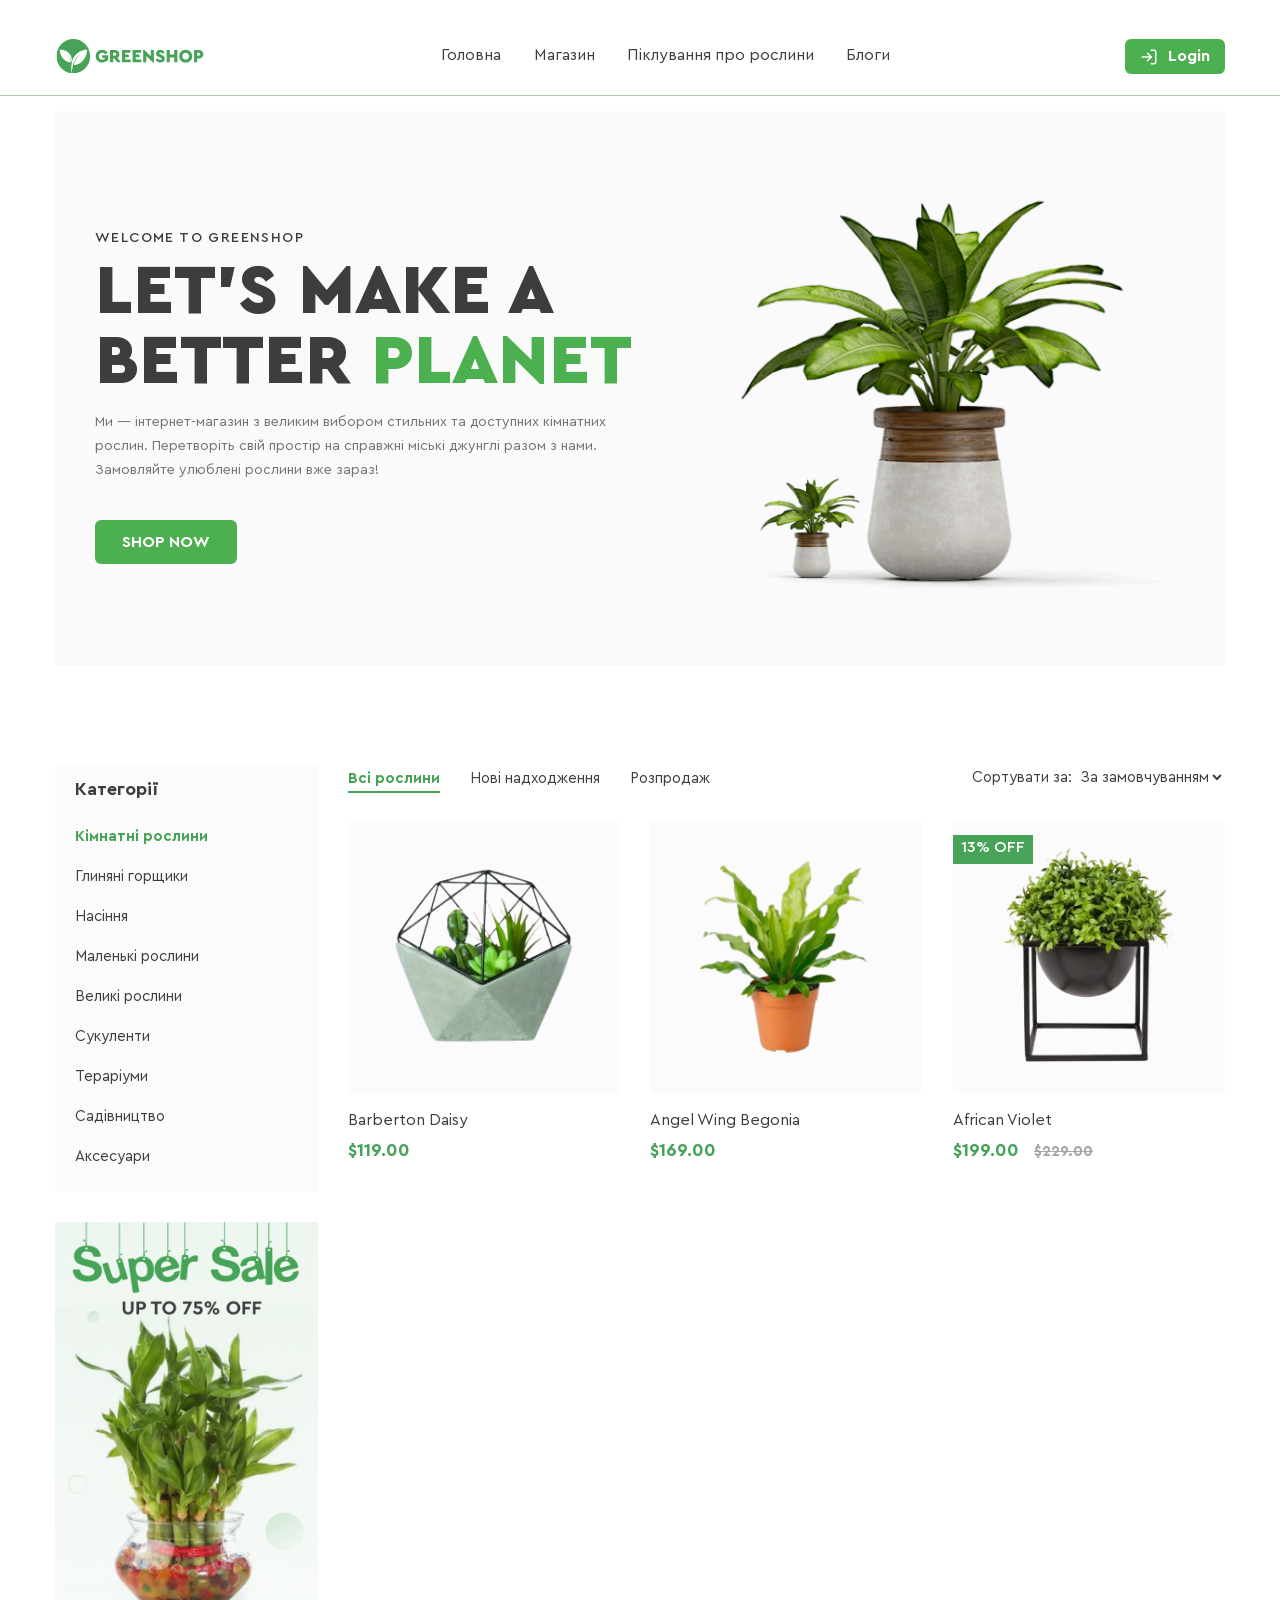
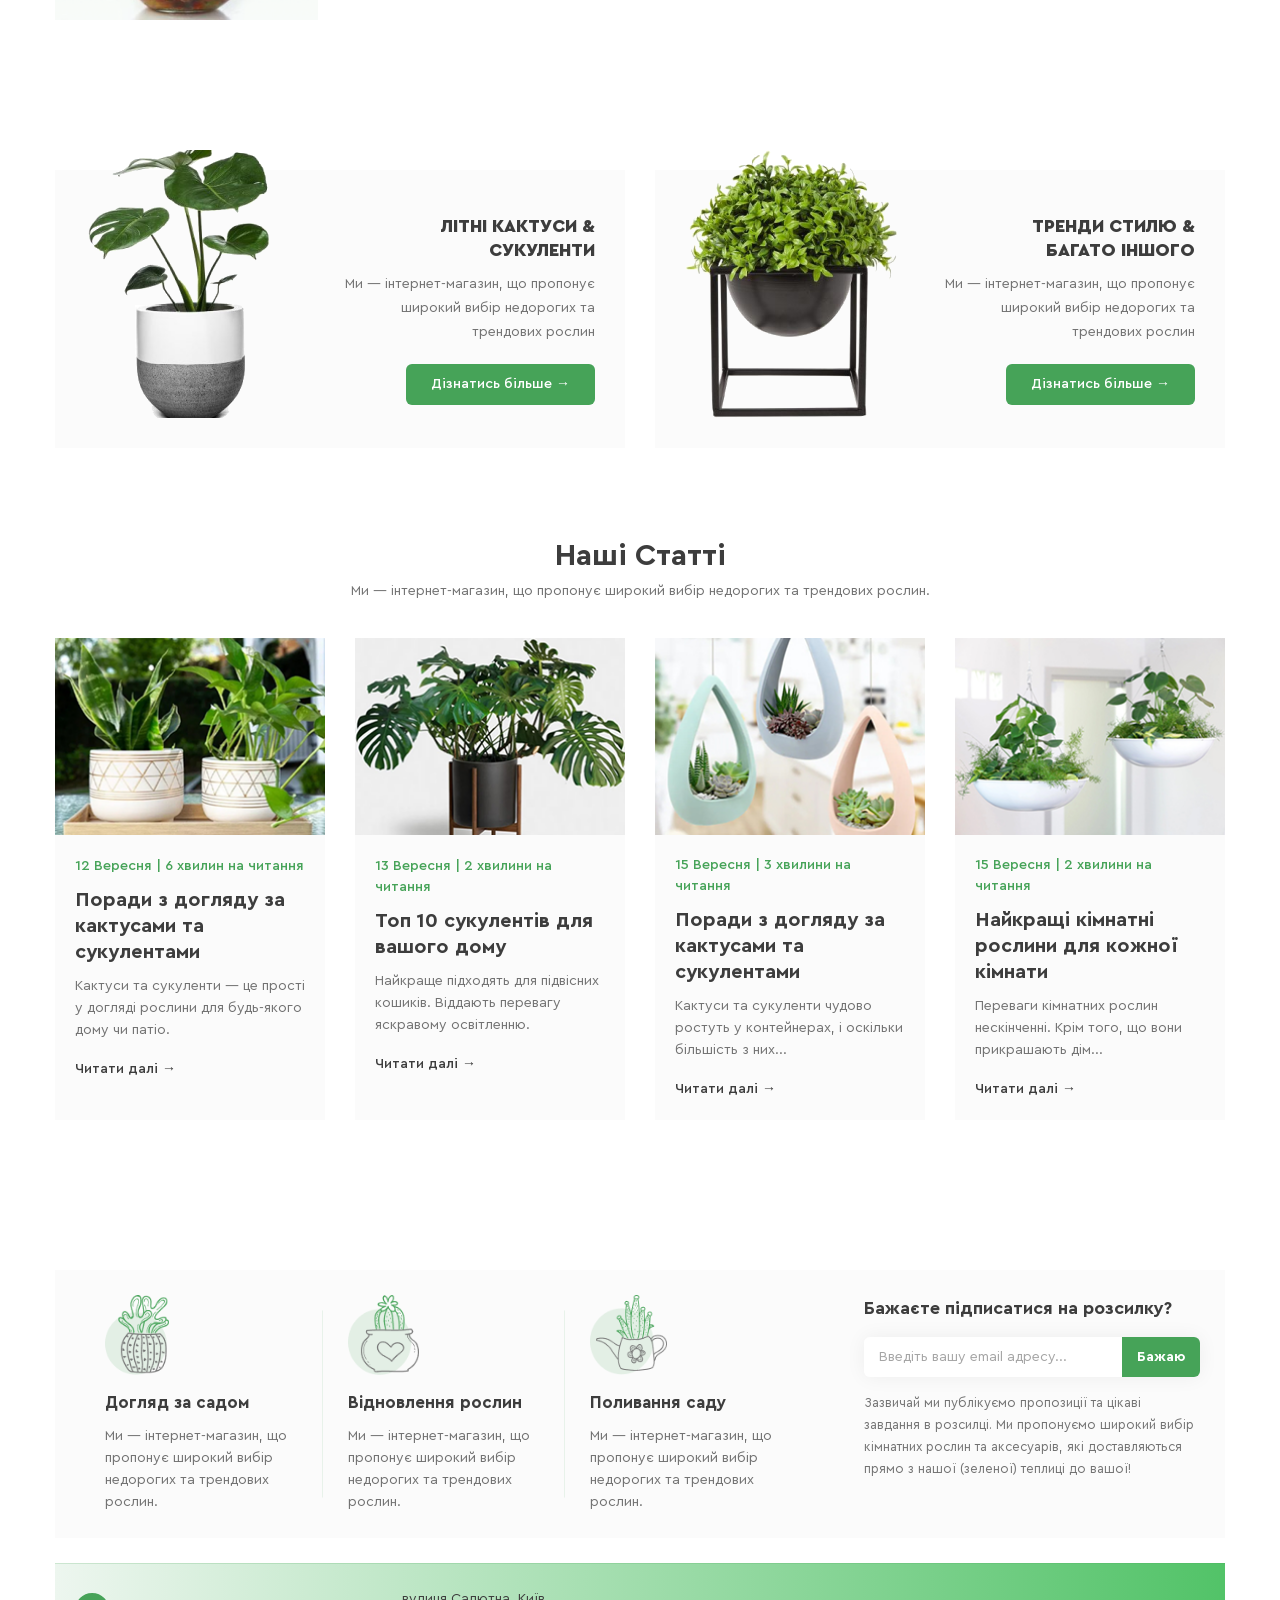
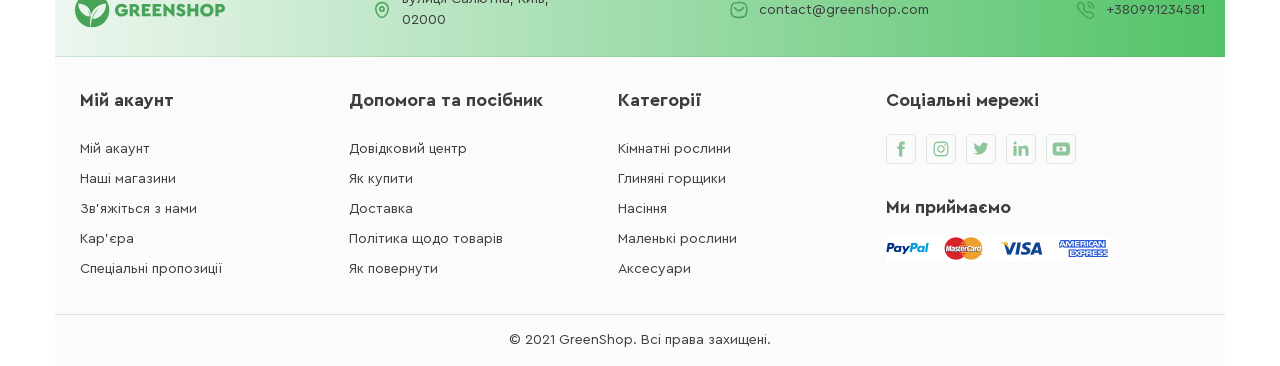
==== index.html @ c7b6baf1 "add footer with background, imgs and information" ====
<!doctype html>
<html lang="uk">
  <head>
    <meta charset="UTF-8" />
    <meta name="viewport" content="width=device-width, initial-scale=1.0" />
    <title>Головна - GREENSHOP</title>
    <link rel="icon" type="image/svg+xml" href="images/favicon.svg" />
    <link rel="stylesheet" href="css/reset.css" />
    <link rel="stylesheet" href="css/styles.css" />
  </head>
  <body class="home-page">
    <header class="header">
      <div class="container">
        <div class="header-logo">
          <a href="index.html" class="logo">
            <img
              src="images/Logo.svg"
              alt="Логотип GreenShop"
              class="logo-img"
            />
          </a>
        </div>

        <nav class="header-nav">
          <ul class="header-menu">
            <li>
              <a href="index.html" class="nav-link" data-text="Головна"
                >Головна</a
              >
            </li>
            <li>
              <a href="#shop-section" class="nav-link" data-text="Магазин"
                >Магазин</a
              >
            </li>
            <li class="nav-item-dropdown">
              <a
                href="plant-care.html"
                class="nav-link"
                data-text="Піклування про рослини"
                >Піклування про рослини</a
              >

              <ul class="dropdown-menu">
                <li><a href="#">Дренаж</a></li>
                <li><a href="#">Фунгіциди</a></li>
                <li><a href="#">Добрива</a></li>

                <li class="has-submenu">
                  <a href="#">Грунтування <span class="arrow-icon"></span></a>

                  <ul class="dropdown-submenu">
                    <li><a href="#">Універсальні</a></li>
                    <li><a href="#">Для фікусів</a></li>
                    <li><a href="#">Для кактусів</a></li>
                    <li><a href="#">Для цитрусових</a></li>
                    <li><a href="#">Для квітучих</a></li>
                    <li><a href="#">Для орхідей</a></li>
                  </ul>
                </li>
              </ul>
            </li>
            <li>
              <a href="#blog-section" class="nav-link" data-text="Блоги"
                >Блоги</a
              >
            </li>
          </ul>
        </nav>

        <div class="header-actions">
          <a href="login.html" class="btn-login-header">
            <svg
              width="18"
              height="18"
              viewBox="0 0 24 24"
              fill="none"
              stroke="currentColor"
              stroke-width="2"
              stroke-linecap="round"
              stroke-linejoin="round"
            >
              <path d="M15 3h4a2 2 0 0 1 2 2v14a2 2 0 0 1-2 2h-4"></path>
              <polyline points="10 17 15 12 10 7"></polyline>
              <line x1="15" y1="12" x2="3" y2="12"></line>
            </svg>
            Login
          </a>
        </div>
      </div>
    </header>

    <main>
      <section class="hero">
        <div class="container">
          <div class="hero-wrapper">
            <div class="hero-text-block">
              <p class="hero-subtitle">Welcome to GreenShop</p>
              <h1 class="hero-title">
                LET'S MAKE A BETTER <span class="text-green">PLANET</span>
              </h1>
              <p class="hero-desc">
                Ми — інтернет-магазин з великим вибором стильних та доступних
                кімнатних рослин. Перетворіть свій простір на справжні міські
                джунглі разом з нами. Замовляйте улюблені рослини вже зараз!
              </p>
              <a href="#shop-section" class="btn-primary">SHOP NOW</a>
            </div>

            <div class="hero-image-block">
              <img
                src="images/flower.png"
                alt="Рослина у горщику"
                class="hero-img-element"
              />
            </div>
          </div>
        </div>
      </section>

      <section id="shop-section" class="shop">
        <div class="container">
          <aside class="sidebar">
            <div class="categories-block">
              <h3 class="categories-title">Категорії</h3>
              <ul class="categories-list">
                <li>
                  <a href="#shop-section" class="category-link active"
                    >Кімнатні рослини</a
                  >
                </li>
                <li>
                  <a href="#shop-section" class="category-link"
                    >Глиняні горщики</a
                  >
                </li>
                <li>
                  <a href="#shop-section" class="category-link">Насіння</a>
                </li>
                <li>
                  <a href="#shop-section" class="category-link"
                    >Маленькі рослини</a
                  >
                </li>
                <li>
                  <a href="#shop-section" class="category-link"
                    >Великі рослини</a
                  >
                </li>
                <li>
                  <a href="#shop-section" class="category-link">Сукуленти</a>
                </li>
                <li>
                  <a href="#shop-section" class="category-link">Тераріуми</a>
                </li>
                <li>
                  <a href="#shop-section" class="category-link">Садівництво</a>
                </li>
                <li>
                  <a href="#shop-section" class="category-link">Аксесуари</a>
                </li>
              </ul>
            </div>

            <a href="#" class="sale-banner">
              <img
                src="images/super-sale-banner.png"
                alt="Super Sale 75% Off"
                class="banner-img"
              />
            </a>
          </aside>

          <div class="shop-content">
            <div class="shop-header">
              <ul class="shop-tabs">
                <li>
                  <a href="#shop-section" class="tab-link active"
                    >Всі рослини</a
                  >
                </li>
                <li>
                  <a href="#shop-section" class="tab-link">Нові надходження</a>
                </li>
                <li>
                  <a href="#shop-section" class="tab-link">Розпродаж</a>
                </li>
              </ul>

              <div class="shop-sort">
                <span class="sort-label">Сортувати за:</span>
                <select class="sort-select">
                  <option>За замовчуванням</option>
                  <option>За зростанням</option>
                  <option>За спаданням</option>
                </select>
              </div>
            </div>

            <div class="products-grid">
              <div class="product-card">
                <div class="product-image">
                  <img src="images/p1.png" alt="Barberton Daisy" />
                  <ul class="product-actions">
                    <li>
                      <a href="#shop-section" class="action-btn basket">
                        <span class="action-icon"></span>
                      </a>
                    </li>
                    <li>
                      <a href="#shop-section" class="action-btn favorite">
                        <span class="action-icon"></span>
                      </a>
                    </li>
                    <li>
                      <a href="#shop-section" class="action-btn search">
                        <span class="action-icon"></span>
                      </a>
                    </li>
                  </ul>
                </div>
                <h4 class="product-title">Barberton Daisy</h4>
                <p class="product-price">$119.00</p>
              </div>

              <div class="product-card">
                <div class="product-image">
                  <img src="images/p2.png" alt="Angel Wing Begonia" />
                  <ul class="product-actions">
                    <li>
                      <a href="#shop-section" class="action-btn basket">
                        <span class="action-icon"></span>
                      </a>
                    </li>
                    <li>
                      <a href="#shop-section" class="action-btn favorite">
                        <span class="action-icon"></span>
                      </a>
                    </li>
                    <li>
                      <a href="#shop-section" class="action-btn search">
                        <span class="action-icon"></span>
                      </a>
                    </li>
                  </ul>
                </div>
                <h4 class="product-title">Angel Wing Begonia</h4>
                <p class="product-price">$169.00</p>
              </div>

              <div class="product-card">
                <div class="product-image">
                  <span class="discount-badge">13% OFF</span>
                  <img src="images/p3.png" alt="African Violet" />
                  <ul class="product-actions">
                    <li>
                      <a href="#shop-section" class="action-btn basket">
                        <span class="action-icon"></span>
                      </a>
                    </li>
                    <li>
                      <a href="#shop-section" class="action-btn favorite">
                        <span class="action-icon"></span>
                      </a>
                    </li>
                    <li>
                      <a href="#shop-section" class="action-btn search">
                        <span class="action-icon"></span>
                      </a>
                    </li>
                  </ul>
                </div>
                <h4 class="product-title">African Violet</h4>
                <p class="product-price">
                  <span class="price-current">$199.00</span>
                  <span class="price-old">$229.00</span>
                </p>
              </div>
            </div>
          </div>
        </div>
      </section>

      <section class="promo-banners">
        <div class="container">
          <div class="promo-wrapper">
            <div class="promo-card">
              <div class="promo-image">
                <img src="images/img_plant1.png" alt="Сукуленти в гощику" />
              </div>
              <div class="promo-content">
                <h3 class="promo-title">Літні кактуси & сукуленти</h3>
                <p class="promo-desc">
                  Ми — інтернет-магазин, що пропонує широкий вибір недорогих та
                  трендових рослин
                </p>
                <a href="#" class="btn-find-more">Дізнатись більше &#8594;</a>
              </div>
            </div>
            <div class="promo-card">
              <div class="promo-image">
                <img src="images/img_plant2.png" alt="Рослини для інтер'єру" />
              </div>
              <div class="promo-content">
                <h3 class="promo-title">Тренди стилю & багато іншого</h3>
                <p class="promo-desc">
                  Ми — інтернет-магазин, що пропонує широкий вибір недорогих та
                  трендових рослин
                </p>
                <a href="#" class="btn-find-more">Дізнатись більше &#8594;</a>
              </div>
            </div>
          </div>
        </div>
      </section>

      <section id="blog-section" class="blog-section">
        <div class="container">
          <div class="blog-header">
            <h2 class="blog-title">Наші Статті</h2>
            <p class="blog-subtitle">
              Ми — інтернет-магазин, що пропонує широкий вибір недорогих та
              трендових рослин.
            </p>
          </div>

          <div class="blog-grid">
            <div class="blog-card">
              <img
                src="images/pick1.png"
                alt="Кактуси та сукуленти"
                class="blog-img"
              />
              <div class="blog-info">
                <div class="blog-meta">
                  <time datetime="09-12">12 Вересня</time> | 6 хвилин на читання
                </div>
                <h4 class="blog-card-title">
                  Поради з догляду за кактусами та сукулентами
                </h4>
                <p class="blog-card-desc">
                  Кактуси та сукуленти — це прості у догляді рослини для
                  будь-якого дому чи патіо.
                </p>
                <a href="#" class="blog-read-more">Читати далі &#8594;</a>
              </div>
            </div>

            <div class="blog-card">
              <img
                src="images/pick2.png"
                alt="Топ 10 сукулентів"
                class="blog-img"
              />
              <div class="blog-info">
                <div class="blog-meta">
                  <time datetime="09-13">13 Вересня</time> | 2 хвилини на
                  читання
                </div>
                <h4 class="blog-card-title">
                  Топ 10 сукулентів для вашого дому
                </h4>
                <p class="blog-card-desc">
                  Найкраще підходять для підвісних кошиків. Віддають перевагу
                  яскравому освітленню.
                </p>
                <a href="#" class="blog-read-more">Читати далі &#8594;</a>
              </div>
            </div>

            <div class="blog-card">
              <img
                src="images/pick3.png"
                alt="Догляд за сукулентами"
                class="blog-img"
              />
              <div class="blog-info">
                <div class="blog-meta">
                  <time datetime="09-15">15 Вересня</time> | 3 хвилини на
                  читання
                </div>
                <h4 class="blog-card-title">
                  Поради з догляду за кактусами та сукулентами
                </h4>
                <p class="blog-card-desc">
                  Кактуси та сукуленти чудово ростуть у контейнерах, і оскільки
                  більшість з них...
                </p>
                <a href="#" class="blog-read-more">Читати далі &#8594;</a>
              </div>
            </div>

            <div class="blog-card">
              <img
                src="images/pick4.png"
                alt="Кімнатні рослини"
                class="blog-img"
              />
              <div class="blog-info">
                <div class="blog-meta">
                  <time datetime="09-15">15 Вересня</time> | 2 хвилини на
                  читання
                </div>
                <h4 class="blog-card-title">
                  Найкращі кімнатні рослини для кожної кімнати
                </h4>
                <p class="blog-card-desc">
                  Переваги кімнатних рослин нескінченні. Крім того, що вони
                  прикрашають дім...
                </p>
                <a href="#" class="blog-read-more">Читати далі &#8594;</a>
              </div>
            </div>
          </div>
        </div>
      </section>
    </main>
    <footer class="footer">
      <div class="container">
        <div class="footer-top">
          <ul class="features-list">
            <li class="feature-item">
              <div class="feature-icon garden-care-icon"></div>
              <h4 class="feature-title">Догляд за садом</h4>
              <p class="feature-desc">
                Ми — інтернет-магазин, що пропонує широкий вибір недорогих та
                трендових рослин.
              </p>
            </li>

            <li class="feature-item">
              <div class="feature-icon plant-renovation-icon"></div>
              <h4 class="feature-title">Відновлення рослин</h4>
              <p class="feature-desc">
                Ми — інтернет-магазин, що пропонує широкий вибір недорогих та
                трендових рослин.
              </p>
            </li>

            <li class="feature-item">
              <div class="feature-icon watering-icon"></div>
              <h4 class="feature-title">Поливання саду</h4>
              <p class="feature-desc">
                Ми — інтернет-магазин, що пропонує широкий вибір недорогих та
                трендових рослин.
              </p>
            </li>
          </ul>

          <div class="newsletter-block">
            <h4 class="newsletter-title">Бажаєте підписатися на розсилку?</h4>
            <form class="newsletter-form">
              <input
                type="email"
                placeholder="Введіть вашу email адресу..."
                class="newsletter-input"
                required
              />
              <button type="submit" class="newsletter-btn btn-primary">
                Бажаю
              </button>
            </form>
            <p class="newsletter-desc">
              Зазвичай ми публікуємо пропозиції та цікаві завдання в розсилці.
              Ми пропонуємо широкий вибір кімнатних рослин та аксесуарів, які
              доставляються прямо з нашої (зеленої) теплиці до вашої!
            </p>
          </div>
        </div>

        <div class="footer-contacts">
          <ul class="contact-info-list">
            <li class="contact-item logo-item">
              <img src="images/Logo.svg" alt="Логотип GreenShop" />
            </li>
            <li class="contact-item">
              <img src="images/map.svg" alt="Адреса" class="contact-img" />
              <a
                href="https://maps.app.goo.gl/YkC5Bo7ca19jpdfeA"
                target="_blank"
                rel="noopener noreferrer"
                class="contact-link address-link"
                >вулиця Салютна, Київ, 02000</a
              >
            </li>
            <li class="contact-item">
              <img src="images/mail.svg" alt="Email" class="contact-img" />
              <a href="mailto:contact@greenshop.com" class="contact-link"
                >contact@greenshop.com</a
              >
            </li>
            <li class="contact-item">
              <img src="images/phone.svg" alt="Телефон" class="contact-img" />
              <a href="tel:+380991234581" class="contact-link">+380991234581</a>
            </li>
          </ul>
        </div>

        <div class="footer-nav">
          <div class="nav-column">
            <h4 class="nav-title">Мій акаунт</h4>
            <ul class="nav-list">
              <li><a href="#">Мій акаунт</a></li>
              <li><a href="#">Наші магазини</a></li>
              <li><a href="#">Зв'яжіться з нами</a></li>
              <li><a href="#">Кар'єра</a></li>
              <li><a href="#">Спеціальні пропозиції</a></li>
            </ul>
          </div>

          <div class="nav-column">
            <h4 class="nav-title">Допомога та посібник</h4>
            <ul class="nav-list">
              <li><a href="#">Довідковий центр</a></li>
              <li><a href="#">Як купити</a></li>
              <li><a href="#">Доставка</a></li>
              <li><a href="#">Політика щодо товарів</a></li>
              <li><a href="#">Як повернути</a></li>
            </ul>
          </div>

          <div class="nav-column">
            <h4 class="nav-title">Категорії</h4>
            <ul class="nav-list">
              <li><a href="#">Кімнатні рослини</a></li>
              <li><a href="#">Глиняні горщики</a></li>
              <li><a href="#">Насіння</a></li>
              <li><a href="#">Маленькі рослини</a></li>
              <li><a href="#">Аксесуари</a></li>
            </ul>
          </div>

          <div class="nav-column social-column">
            <h4 class="nav-title">Соціальні мережі</h4>
            <ul class="social-list">
              <li>
                <a href="#" class="social-link"
                  ><img
                    src="images/Facebook.svg"
                    alt="Facebook"
                    class="social-img"
                /></a>
              </li>
              <li>
                <a href="#" class="social-link"
                  ><img
                    src="images/Instagram.svg"
                    alt="Instagram"
                    class="social-img"
                /></a>
              </li>
              <li>
                <a href="#" class="social-link"
                  ><img
                    src="images/Twitter.svg"
                    alt="Twitter"
                    class="social-img"
                /></a>
              </li>
              <li>
                <a href="#" class="social-link"
                  ><img
                    src="images/Linkidin.svg"
                    alt="LinkedIn"
                    class="social-img"
                /></a>
              </li>
              <li>
                <a href="#" class="social-link"
                  ><img
                    src="images/Youtube.svg"
                    alt="YouTube"
                    class="social-img"
                /></a>
              </li>
            </ul>

            <h4 class="nav-title accept-title">Ми приймаємо</h4>
            <div class="payment-methods">
              <img
                src="images/visa.png"
                alt="Платіжні системи"
                class="payment-img"
              />
            </div>
          </div>
        </div>

        <div class="footer-copyright">
          <p>© 2021 GreenShop. Всі права захищені.</p>
        </div>
      </div>
    </footer>
  </body>
</html>
---- css/styles.css ----
@font-face {
  font-family: "Cera Pro";
  src:
    url("../fonts/CeraPro-Regular.woff2") format("woff2"),
    url("../fonts/CeraPro-Regular.woff") format("woff"),
    url("../fonts/CeraPro-Regular.ttf") format("truetype");
  font-weight: 400;
  font-style: normal;
}

@font-face {
  font-family: "Cera Pro";
  src:
    url("../fonts/CeraPro-Bold.woff2") format("woff2"),
    url("../fonts/CeraPro-Bold.woff") format("woff"),
    url("../fonts/CeraPro-Bold.ttf") format("truetype");
  font-weight: 700;
  font-style: normal;
}

@font-face {
  font-family: "Cera Pro";
  src:
    url("../fonts/CeraPro-Medium.woff2") format("woff2"),
    url("../fonts/CeraPro-Medium.woff") format("woff"),
    url("../fonts/CeraPro-Medium.ttf") format("truetype");
  font-weight: 500;
  font-style: normal;
}

@font-face {
  font-family: "Cera Pro";
  src:
    url("../fonts/CeraPro-Black.woff2") format("woff2"),
    url("../fonts/CeraPro-Black.woff") format("woff"),
    url("../fonts/CeraPro-Black.ttf") format("truetype");
  font-weight: 900;
  font-style: normal;
}

html {
  scroll-behavior: smooth;
}

body {
  margin: 0;
  font-family: "Cera Pro", "Arial", sans-serif;
  font-size: 16px;
  line-height: 1.5;
}

input,
button,
select {
  font-family: inherit;
}
.home-page {
  background-color: #ffffff;
}

.auth-page {
  background-color: #f4f4f4;
  padding: 40px;
}

.text-green {
  color: #4caf50;
}

.container {
  max-width: 1200px;
  margin: 0 auto;
  padding: 0 15px;
}

.header {
  border-bottom: 0.3px solid rgba(70, 163, 88, 0.5);
  padding-top: 18px;
}

.header .container {
  display: flex;
  align-items: center;
  justify-content: space-between;
}

.header-logo {
  width: 150px;
  text-align: left;
}

.header-nav {
  flex-grow: 1;
}

.header-menu {
  display: flex;
  align-items: center;
  justify-content: center;
  list-style: none;
  padding: 0;
  margin: 0;
}

.header-actions {
  width: 100px;
  text-align: right;
}

.logo {
  line-height: 1;
}

.logo-img {
  display: block;
  width: 150px;
  height: 34.3px;
}

.nav-link {
  padding: 25px 0;
  margin: 0 15px;
  color: rgba(61, 61, 61, 1);
  text-decoration: none;
  border-bottom: 3px solid transparent;
  transition: all 0.3s ease;
  display: inline-flex;
  flex-direction: column;
  align-items: center;
}

.nav-link::after {
  content: attr(data-text);
  font-weight: 700;
  height: 0;
  visibility: hidden;
  overflow: hidden;
  user-select: none;
  pointer-events: none;
}

.nav-link.active,
.nav-link:hover,
.nav-item-dropdown:hover .nav-link {
  color: rgba(61, 61, 61, 1);
  font-weight: 700;
  border-bottom-color: #4caf50;
}

.btn-login-header {
  display: inline-block;
  vertical-align: middle;
  background-color: #4caf50;
  color: white;
  text-decoration: none;
  width: 100px;
  height: 35px;
  padding: 0;
  line-height: 35px;
  text-align: center;
  border-radius: 6px;
  font-size: 16px;
  font-weight: bold;
  margin-bottom: 0;
  transition: background-color 0.3s ease;
}

.btn-login-header:hover {
  background-color: #3d8b4a;
}

.btn-login-header svg,
.btn-login-header .btn-text {
  display: inline-block;
  vertical-align: middle;
}

.btn-login-header svg {
  margin-right: 6px;
}

.hero {
  padding: 15px 0 60px 0;
}

.hero-wrapper {
  background-color: rgba(245, 245, 245, 0.5);
  padding: 60px 40px;
  border-radius: 2px;
  display: flex;
  align-items: center;
  justify-content: space-between;
}

.hero-text-block {
  width: 55%;
  padding-right: 40px;
}

.hero-image-block {
  width: 45%;
  text-align: right;
}

.hero-subtitle {
  font-size: 14px;
  font-weight: 500;
  color: rgba(61, 61, 61, 1);
  letter-spacing: 0.1em;
  text-transform: uppercase;
  margin-bottom: 7px;
}

.hero-title {
  font-size: 70px;
  line-height: 70px;
  color: #3d3d3d;
  font-weight: 900;
  margin-top: 0;
  margin-bottom: 5px;
  text-transform: uppercase;
}

.hero-desc {
  color: rgba(114, 114, 114, 1);
  font-size: 14px;
  line-height: 24px;
  margin-bottom: 38px;
  max-width: 557px;
}

.btn-primary {
  display: inline-block;
  background-color: #4caf50;
  color: white;
  text-decoration: none;
  padding: 10px 27px;
  border-radius: 6px;
  font-weight: 700;
  font-size: 16px;
  text-transform: uppercase;
  transition: background-color 0.3s ease;
}

.btn-primary:hover {
  background-color: #3d8b4a;
}

.hero-img-element {
  display: block;
}

.auth-container {
  background-color: white;
  max-width: 400px;
  margin: 0 auto;
  padding: 30px;
  border-radius: 8px;
  box-shadow: 0 4px 8px rgba(0, 0, 0, 0.1);
}

.close-btn-wrapper {
  text-align: right;
}

.close-btn {
  cursor: pointer;
  color: #4caf50;
  font-size: 18px;
  text-decoration: none;
}

.auth-title {
  text-align: center;
  margin-top: 0;
}

.auth-title.reset-title {
  color: #333;
}

.active-tab {
  color: #4caf50;
}

.tab-separator {
  color: #ccc;
  margin: 0 10px;
}

.auth-link {
  color: #555;
  text-decoration: none;
  font-weight: normal;
}

.auth-subtitle {
  text-align: center;
  color: #666;
  font-size: 14px;
  margin-bottom: 25px;
}

.form-input {
  width: 100%;
  padding: 12px;
  margin-bottom: 15px;
  border: 1px solid #ddd;
  border-radius: 4px;
}

.form-input.mb-20 {
  margin-bottom: 20px;
}

.password-wrapper {
  position: relative;
  margin-bottom: 15px;
}

.password-input {
  padding-right: 40px;
  margin-bottom: 0;
}

.password-toggle {
  position: absolute;
  right: 12px;
  top: 50%;
  transform: translateY(-50%);
  cursor: pointer;
  color: #999;
  user-select: none;
  font-size: 0;
}

.password-toggle svg {
  display: inline-block;
  vertical-align: middle;
}

.form-options {
  margin-bottom: 20px;
  font-size: 0;
}

.form-options > * {
  display: inline-block;
  vertical-align: middle;
  font-size: 13px;
}

.form-options .checkbox-label {
  width: 50%;
  text-align: left;
}

.form-options .link-green {
  width: 50%;
  text-align: right;
}

.form-options.left-align .checkbox-label {
  width: 100%;
  text-align: left;
}

.checkbox-label {
  cursor: pointer;
  color: #555;
}

.checkbox-input,
.checkbox-text {
  display: inline-block;
  vertical-align: middle;
}

.checkbox-input {
  margin-right: 8px;
  margin-top: -2px;
}

.link-green {
  color: #4caf50;
  text-decoration: none;
}

.submit-btn {
  background-color: #4caf50;
  color: white;
  width: 100%;
  padding: 14px;
  border: none;
  border-radius: 4px;
  cursor: pointer;
  font-size: 16px;
  font-weight: bold;
}

.submit-btn.mb-20 {
  margin-bottom: 20px;
}

.divider {
  text-align: center;
  color: #999;
  font-size: 12px;
  margin: 25px 0;
  position: relative;
}

.divider hr {
  border: none;
  border-top: 1px solid #eee;
  margin: 0;
  position: absolute;
  top: 50%;
  width: 100%;
  z-index: 1;
}

.divider span {
  background-color: white;
  padding: 0 10px;
  position: relative;
  z-index: 2;
}

.social-btn {
  width: 100%;
  padding: 12px;
  margin-bottom: 10px;
  border: 1px solid #ddd;
  background-color: white;
  border-radius: 4px;
  cursor: pointer;
  color: #555;
  font-size: 14px;
  text-align: center;
}

.social-btn svg,
.social-text {
  display: inline-block;
  vertical-align: middle;
}

.social-btn svg {
  margin-right: 8px;
}

.back-link-wrapper {
  text-align: center;
}

.back-link {
  color: #555;
  text-decoration: none;
  font-size: 14px;
}

.shop {
  padding: 40px 0 80px;
}

.shop .container {
  display: flex;
  justify-content: space-between;
}

.sidebar {
  width: 25%;
  padding-right: 30px;
}

.shop-content {
  width: 75%;
}

.categories-block {
  background-color: rgba(251, 251, 251, 1);
  padding: 15px 20px;
  margin-bottom: 30px;
}

.categories-title {
  font-size: 18px;
  line-height: 16px;
  color: rgba(61, 61, 61, 1);
  margin-top: 0;
  margin-bottom: 20px;
}

.categories-list {
  list-style: none;
  padding: 0;
  margin: 0;
}

.category-link {
  font-size: 15px;
  line-height: 40px;
  color: rgba(61, 61, 61, 1);
  text-decoration: none;
  display: block;
  transition:
    color 0.3s ease,
    font-weight 0.3s ease;
}

.category-link.active {
  font-weight: 700;
  color: rgba(70, 163, 88, 1);
}

.category-link:hover {
  color: rgba(70, 163, 88, 1);
}

.banner-img {
  display: block;
}

.sale-banner {
  display: block;
  text-align: center;
  margin-top: 30px;
  margin-bottom: 20px;
  transition: transform 0.3s ease;
}

.sale-banner:hover {
  transform: scale(1.03);
}

.shop-header {
  margin-bottom: 30px;
  display: flex;
  align-items: center;
  justify-content: space-between;
}

.shop-tabs {
  display: flex;
  align-items: center;
  gap: 30px;
  list-style: none;
  padding: 0;
  margin: 0;
}

.tab-link {
  font-size: 15px;
  color: rgba(61, 61, 61, 1);
  text-decoration: none;
  padding-bottom: 5px;
  transition: color 0.3s ease;
}

.tab-link.active {
  font-weight: 700;
  color: rgba(70, 163, 88, 1);
  border-bottom: 2px solid rgba(70, 163, 88, 1);
}

.tab-link:hover {
  color: rgba(70, 163, 88, 1);
}

.shop-sort {
  font-size: 15px;
  color: rgba(61, 61, 61, 1);
}

.sort-select {
  border: none;
  background: transparent;
  font-size: 15px;
  color: rgba(61, 61, 61, 1);
  cursor: pointer;
  outline: none;
}

.products-grid {
  display: flex;
  flex-wrap: wrap;
  gap: 40px 3.5%;
}

.product-card {
  width: 31%;
  background-color: #fff;
  position: relative;
  padding-bottom: 20px;
}

.product-card::before {
  content: "";
  position: absolute;
  top: 0;
  left: 0;
  width: 100%;
  height: 2px;
  background-color: rgba(70, 163, 88, 1);
  opacity: 0;
  transition: opacity 0.3s ease;
  z-index: 2;
}

.product-card:hover::before {
  opacity: 1;
}

.product-image {
  position: relative;
  background-color: rgba(251, 251, 251, 1);
  padding: 20px;
  border-radius: 4px;
}

.product-image img {
  width: 100%;
  display: block;
}

.product-title {
  font-weight: 400;
  font-size: 16px;
  color: #3d3d3d;
  margin: 15px 0 5px 0;
}

.product-price {
  font-weight: 700;
  font-size: 18px;
  color: rgba(70, 163, 88, 1);
  margin: 0;
}

.product-actions {
  position: absolute;
  bottom: 2px;
  left: 50%;
  transform: translateX(-50%);
  display: flex;
  gap: 10px;
  opacity: 0;
  transition: opacity 0.3s ease;
  z-index: 10;
  margin: 0;
  padding: 0;
  list-style: none;
}

.product-card:hover .product-actions {
  opacity: 1;
}

.action-btn {
  width: 35px;
  height: 35px;
  background-color: transparent;
  border-radius: 4px;
  display: flex;
  align-items: center;
  justify-content: center;
  text-decoration: none;
  transition: background-color 0.3s ease;
}

.action-icon {
  width: 20px;
  height: 20px;
  background-color: rgba(61, 61, 61, 1);
  -webkit-mask-size: contain;
  -webkit-mask-repeat: no-repeat;
  -webkit-mask-position: center;
  mask-size: contain;
  mask-repeat: no-repeat;
  mask-position: center;
  transition: background-color 0.3s ease;
}

.basket .action-icon {
  -webkit-mask-image: url("../images/shopbasket.png");
  mask-image: url("../images/shopbasket.png");
}

.favorite .action-icon {
  -webkit-mask-image: url("../images/favorite.png");
  mask-image: url("../images/favorite.png");
}

.search .action-icon {
  -webkit-mask-image: url("../images/search.png");
  mask-image: url("../images/search.png");
}

.action-btn:hover .action-icon {
  background-color: rgba(70, 163, 88, 1);
}

.price-current {
  color: rgba(70, 163, 88, 1);
}

.price-old {
  color: #a5a5a5;
  text-decoration: line-through;
  font-size: 15px;
  margin-left: 10px;
}

.discount-badge {
  position: absolute;
  min-width: 80px;
  width: auto;
  padding: 0 8px;
  height: 29px;
  top: 14px;
  left: 0;
  background-color: rgba(70, 163, 88, 1);
  color: #fff;
  font-weight: 500;
  text-align: center;
  z-index: 5;
}

.promo-banners {
  padding: 50px 0;
}

.promo-wrapper {
  display: flex;
  gap: 30px;
  justify-content: space-between;
}

.promo-card {
  display: flex;
  align-items: center;
  background-color: rgba(251, 251, 251, 1);
  width: 50%;
  padding: 30px;
}

.promo-image {
  width: 45%;
}

.promo-image img {
  display: block;
  margin-top: -50px;
}

.promo-content {
  width: 55%;
  text-align: right;
  padding-left: 20px;
}

.promo-title {
  font-weight: 900;
  font-size: 18px;
  line-height: 24px;
  text-transform: uppercase;
  color: rgba(61, 61, 61, 1);
  margin: 0 0 10px 0;
  max-width: 170px;
  margin-left: auto;
}

.promo-desc {
  font-size: 14px;
  line-height: 24px;
  color: rgba(114, 114, 114, 1);
  margin: 0 0 20px 0;
}

.btn-find-more {
  display: inline-block;
  background-color: rgba(70, 163, 88, 1);
  color: #fff;
  text-decoration: none;
  padding: 10px 25px;
  border-radius: 6px;
  font-weight: 500;
  font-size: 14px;
  transition: background-color 0.3s ease;
}

.btn-find-more:hover {
  background-color: #3d8b4a;
}

.blog-section {
  padding: 50px 0 100px;
}

.blog-header {
  text-align: center;
  margin-bottom: 35px;
}

.blog-title {
  font-size: 30px;
  line-height: 16px;
  color: rgba(61, 61, 61, 1);
  margin: 0 0 15px 0;
}

.blog-subtitle {
  font-size: 14px;
  line-height: 24px;
  color: rgba(114, 114, 114, 1);
  margin: 0;
}

.blog-grid {
  display: flex;
  gap: 30px;
  justify-content: space-between;
}

.blog-card {
  width: calc((100% - 90px) / 4);
  background-color: rgba(251, 251, 251, 1);
  transition: transform 0.3s ease;
}

.blog-card:hover {
  transform: translateY(-5px);
}

.blog-img {
  width: 100%;
  display: block;
}

.blog-info {
  padding: 20px;
}

.blog-meta {
  font-weight: 500;
  font-size: 14px;
  color: rgba(70, 163, 88, 1);
  margin-bottom: 10px;
}

.blog-card-title {
  font-size: 20px;
  line-height: 26px;
  color: rgba(61, 61, 61, 1);
  margin: 0 0 10px 0;
}

.blog-card-desc {
  font-size: 14px;
  line-height: 22px;
  color: rgba(114, 114, 114, 1);
  margin: 0 0 15px 0;
}

.blog-read-more {
  display: inline-block;
  font-weight: 500;
  font-size: 14px;
  line-height: 16px;
  color: rgba(61, 61, 61, 1);
  text-decoration: none;
  transition: color 0.3s ease;
}

.blog-read-more:hover {
  color: rgba(70, 163, 88, 1);
}

.nav-item-dropdown {
  position: relative;
  display: inline-block;
}

.dropdown-menu {
  display: none;
  position: absolute;
  top: calc(100% + 15.6px);
  left: 50%;
  transform: translateX(-50%);
  width: 192px;
  background-color: rgba(237, 246, 238, 1);
  list-style: none;
  padding: 0;
  margin: 0;
  z-index: 100;
}

.dropdown-menu::before {
  content: "";
  position: absolute;
  top: -15.6px;
  left: 0;
  width: 100%;
  height: 15.6px;
  background-color: transparent;
}

.nav-item-dropdown:hover .dropdown-menu {
  display: block;
}

.dropdown-menu a {
  display: flex;
  align-items: center;
  justify-content: space-between;
  height: 35px;
  padding: 0 15px;
  text-decoration: none;
  line-height: 1;
  color: rgba(61, 61, 61, 1);
  transition:
    background-color 0.4s ease-in-out,
    color 0.4s ease-in-out;
}
.dropdown-menu li:hover > a {
  background-color: rgba(26, 113, 42, 1);
  color: #ffffff;
}

.dropdown-submenu {
  display: none;
  position: absolute;
  top: 0;
  left: calc(100% + 2px);
  width: 178px;
  background-color: rgba(237, 246, 238, 1);
  list-style: none;
  padding: 0;
  margin: 0;
}

.dropdown-submenu::before {
  content: "";
  position: absolute;
  top: 0;
  left: -2px;
  width: 2px;
  height: 100%;
  background-color: transparent;
}

.has-submenu:hover .dropdown-submenu {
  display: block;
}

.arrow-icon {
  position: relative;
  width: 10px;
  height: 10px;
}

.arrow-icon::before {
  content: "";
  position: absolute;
  top: 0;
  left: 0;
  width: 100%;
  height: 100%;
  background-image: url("../images/arrow.svg");
  background-repeat: no-repeat;
  background-position: center;
  background-size: contain;
  opacity: 1;
  transition: opacity 0.4s ease-in-out;
}

.arrow-icon::after {
  content: "";
  position: absolute;
  top: 0;
  left: 0;
  width: 100%;
  height: 100%;
  background-image: url("../images/arrowwhite.svg");
  background-repeat: no-repeat;
  background-position: center;
  background-size: contain;
  opacity: 0;
  transition: opacity 0.4s ease-in-out;
}

.has-submenu:hover > a .arrow-icon::before {
  opacity: 0;
}

.has-submenu:hover > a .arrow-icon::after {
  opacity: 1;
}

.footer {
  background-color: #ffffff;
  padding-top: 50px;
}

.footer-top {
  display: flex;
  justify-content: space-between;
  background-color: rgba(251, 251, 251, 1);
  padding: 25px;
  margin-bottom: 25px;
}

.features-list {
  display: flex;
  width: 65%;
  list-style: none;
  padding: 0;
  margin: 0;
}

.feature-item {
  width: 33.33%;
  padding: 0 25px;
  position: relative;
}

.feature-item:not(:last-child)::after {
  content: "";
  position: absolute;
  right: 0;
  top: 50%;
  transform: translateY(-50%);
  width: 1px;
  height: 187px;
  background-color: rgba(70, 163, 88, 0.1);
}

.feature-icon {
  width: 80px;
  height: 80px;
  margin-bottom: 15px;
  background-repeat: no-repeat;
  background-position: left center;
  background-size: contain;
}

.garden-care-icon {
  background-image: url("../images/gorsh.png");
}

.plant-renovation-icon {
  background-image: url("../images/cact.png");
}

.watering-icon {
  background-image: url("../images/leika.png");
}

.feature-title {
  font-size: 17px;
  color: #3d3d3d;
  margin: 0 0 10px 0;
}

.feature-desc {
  font-size: 14px;
  color: #727272;
  line-height: 22px;
  margin: 0;
}

.newsletter-block {
  width: 30%;
}

.newsletter-title {
  font-size: 18px;
  color: #3d3d3d;
  margin: 0 0 15px 0;
}

.newsletter-form {
  display: flex;
  margin-bottom: 15px;
  box-shadow: 0px 0px 20px rgba(0, 0, 0, 0.06);
  border-radius: 6px;
}

.newsletter-input {
  flex: 1;
  padding: 12px 15px;
  border: none;
  background-color: #ffffff;
  border-radius: 6px 0 0 6px;
  outline: none;
  font-size: 14px;
}

.newsletter-input::placeholder {
  color: #a5a5a5;
}

.newsletter-btn {
  padding: 0 15px;
  font-size: 14px;
  font-weight: 700;
  border-radius: 0 6px 6px 0;
  border: none;
  cursor: pointer;
  background-color: rgba(70, 163, 88, 1);
  color: #ffffff;
  transition: background-color 0.3s ease;
  text-transform: none;
}

.newsletter-btn:hover {
  background-color: rgba(58, 136, 73, 1);
}

.newsletter-desc {
  font-size: 13px;
  color: #727272;
  line-height: 22px;
  margin: 0;
}

.footer-contacts {
  background: linear-gradient(
    90deg,
    rgba(237, 246, 239, 1) 0%,
    rgba(82, 195, 104, 1) 100%
  );
  padding: 25px 20px;
  border-top: 1px solid rgba(70, 163, 88, 0.2);
  border-bottom: 1px solid rgba(70, 163, 88, 0.2);
}

.contact-info-list {
  display: flex;
  align-items: center;
  justify-content: space-between;
  list-style: none;
  padding: 0;
  margin: 0;
}

.contact-item {
  display: flex;
  align-items: center;
  gap: 10px;
}

.logo-item {
  width: 150px;
}

.contact-img {
  display: block;
}

.contact-link {
  font-size: 14px;
  color: #3d3d3d;
  text-decoration: none;
  line-height: 1.5;
  transition: color 0.3s ease;
}

.address-link {
  max-width: 180px;
  display: inline-block;
}

.contact-link:hover {
  color: #ffffff;
}

.footer-nav {
  display: flex;
  justify-content: space-between;
  padding: 30px 25px;
  background-color: rgba(251, 251, 251, 1);
  border-bottom: 1px solid rgba(70, 163, 88, 0.2);
}

.nav-column {
  width: 22%;
}

.nav-title {
  font-size: 18px;
  font-weight: 700;
  color: #3d3d3d;
  margin: 0 0 20px 0;
}

.nav-list {
  list-style: none;
  padding: 0;
  margin: 0;
}

.nav-list a {
  font-size: 14px;
  color: #3d3d3d;
  text-decoration: none;
  line-height: 30px;
  transition: color 0.3s ease;
}

.nav-list a:hover {
  color: rgba(70, 163, 88, 1);
}

.social-column {
  width: 28%;
}

.social-list {
  display: flex;
  gap: 10px;
  list-style: none;
  padding: 0;
  margin: 0 0 30px 0;
}

.social-link {
  display: block;
  transition:
    opacity 0.3s ease,
    transform 0.3s ease;
}

.social-link:hover {
  opacity: 0.7;
  transform: translateY(-2px);
}

.social-img {
  display: block;
  width: 30px;
  height: 30px;
}

.accept-title {
  margin-bottom: 15px;
}

.payment-img {
  max-width: 100%;
  display: block;
}

.footer-copyright {
  background-color: rgba(251, 251, 251, 1);
  text-align: center;
  padding: 15px 0;
}

.footer-copyright p {
  margin: 0;
  font-size: 14px;
  color: #3d3d3d;
}
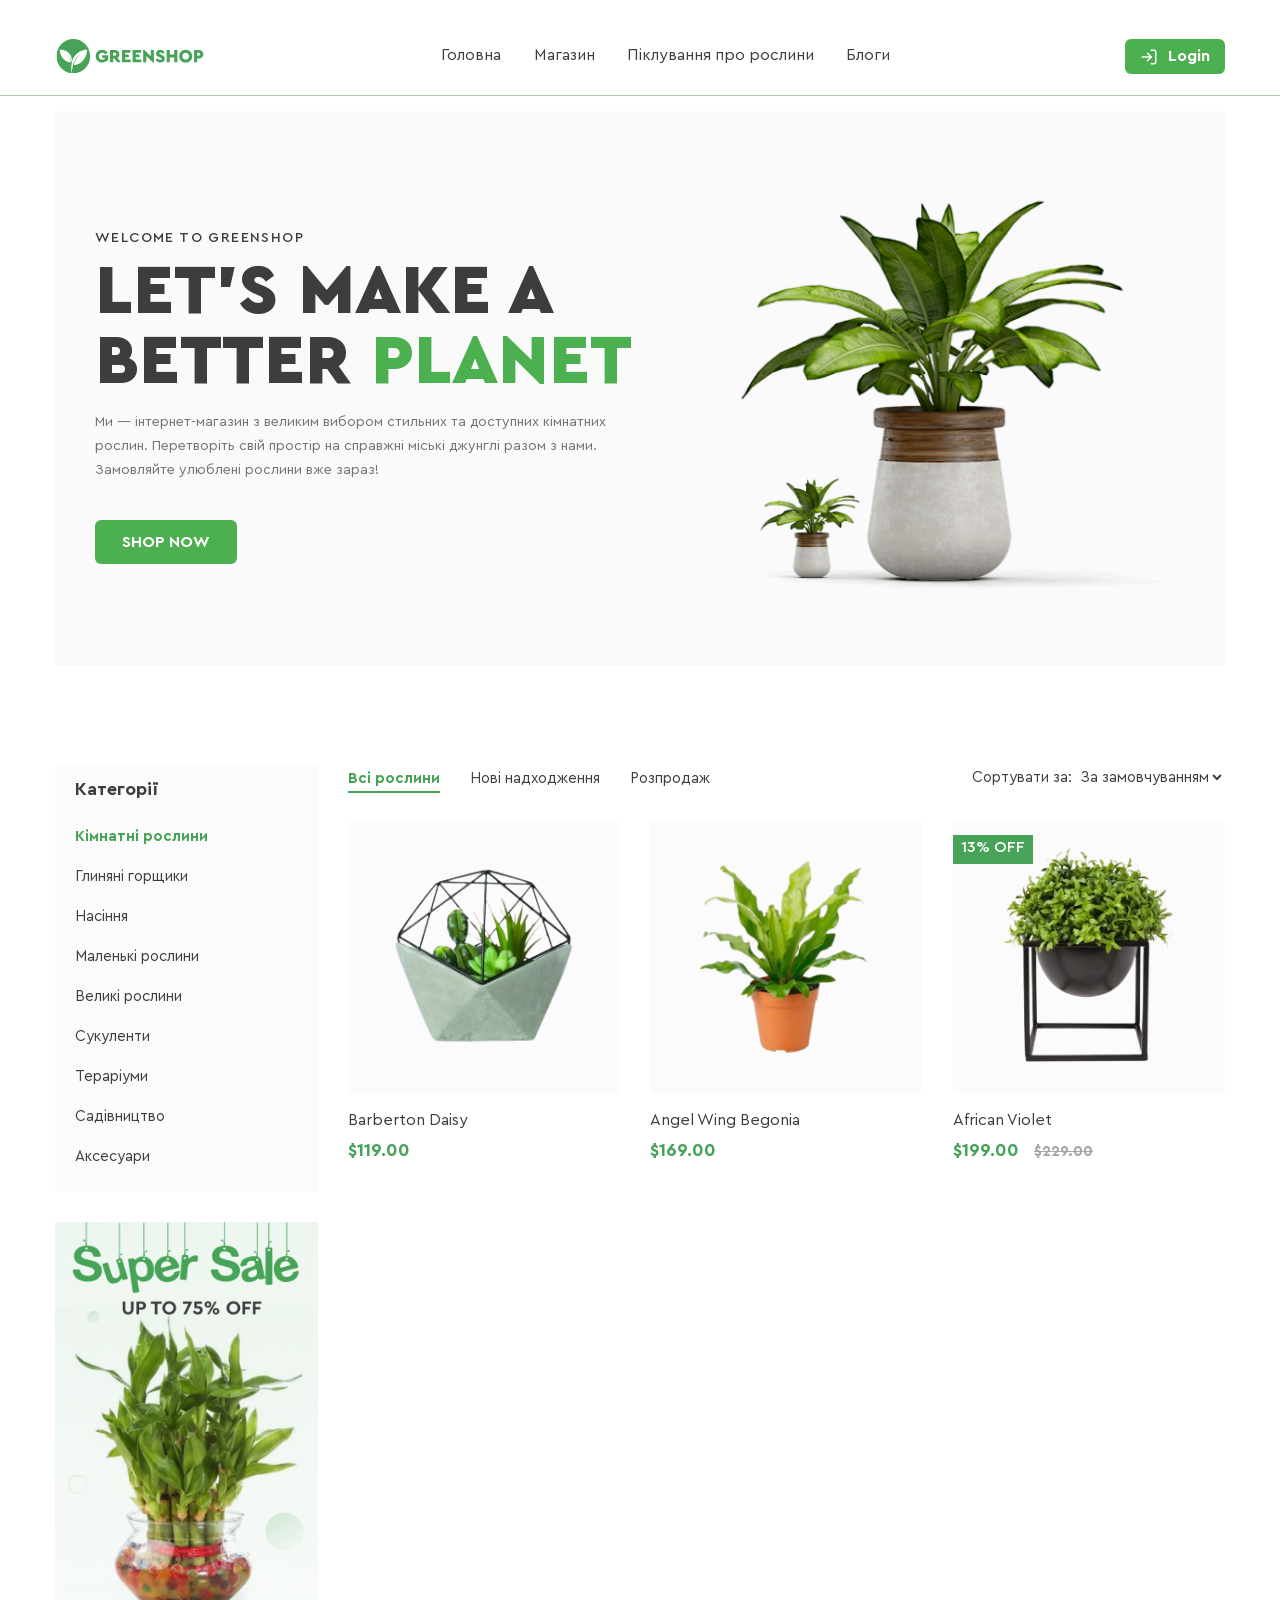
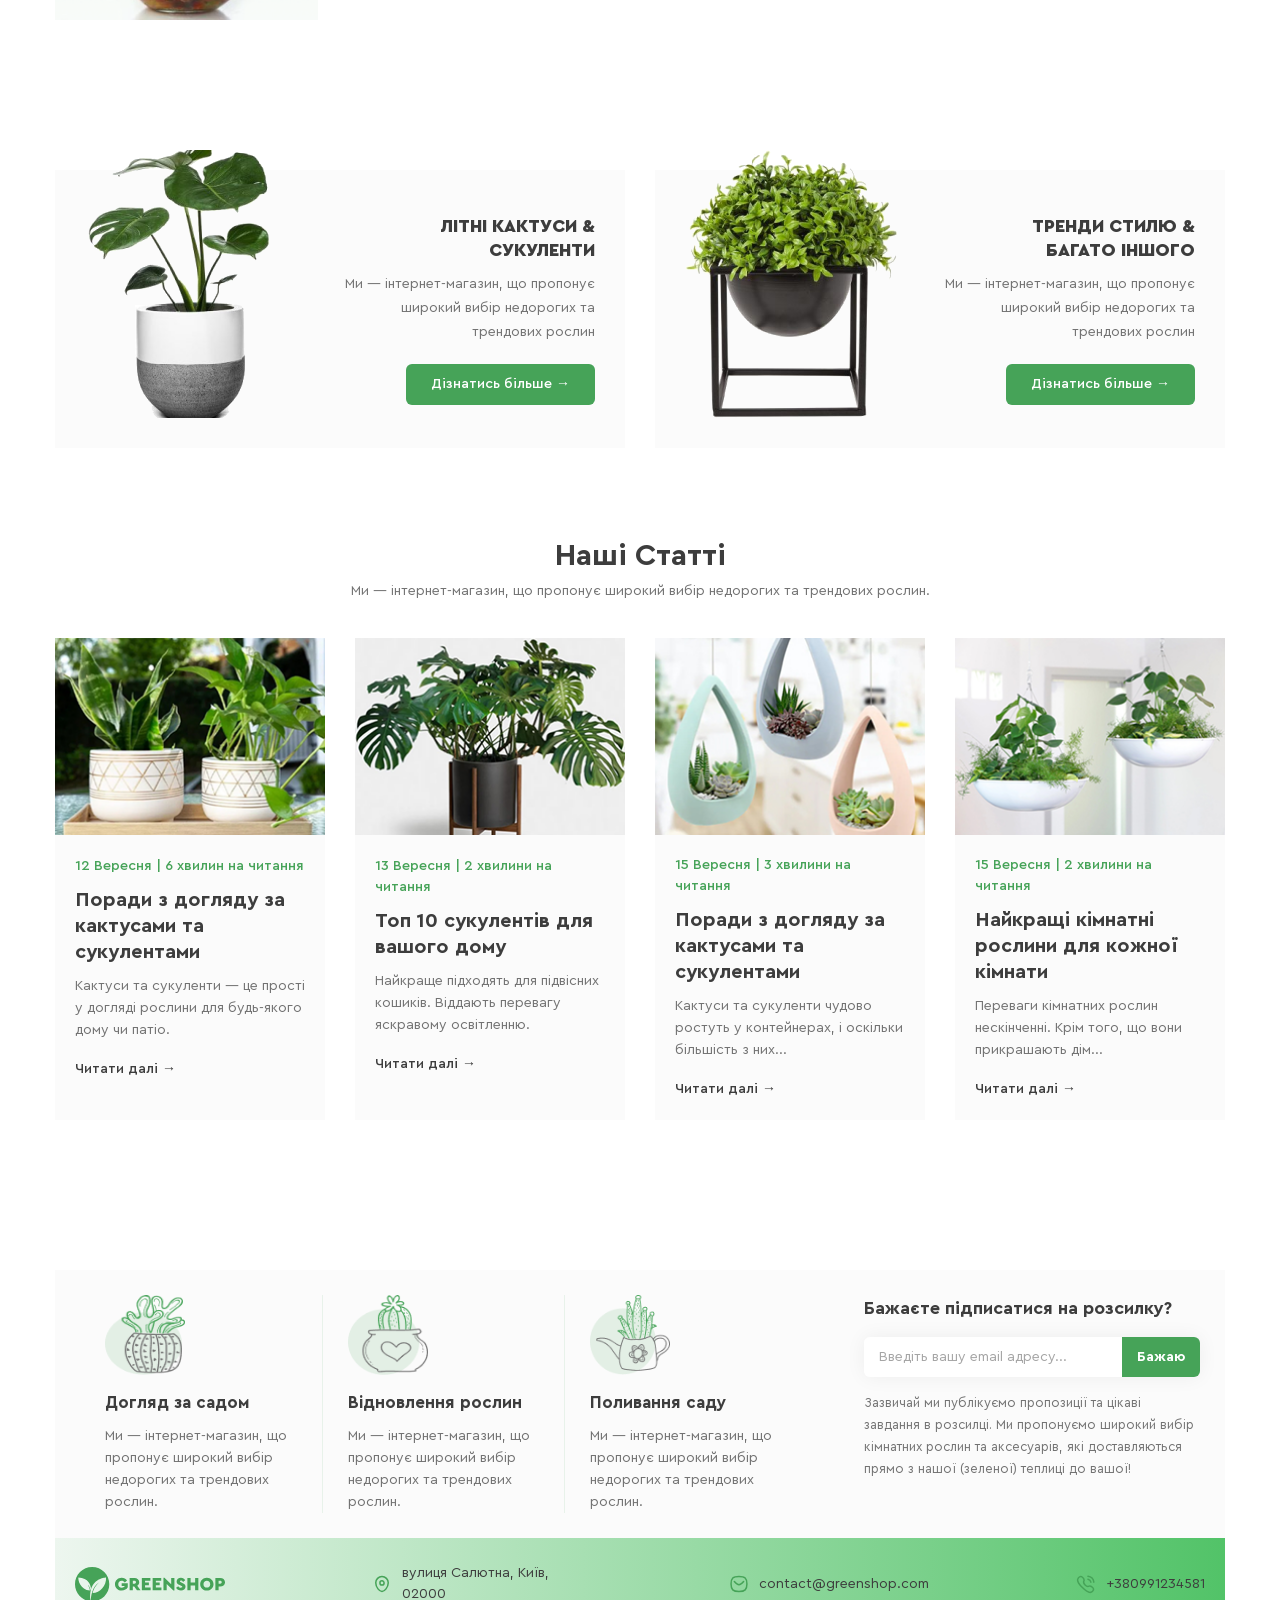
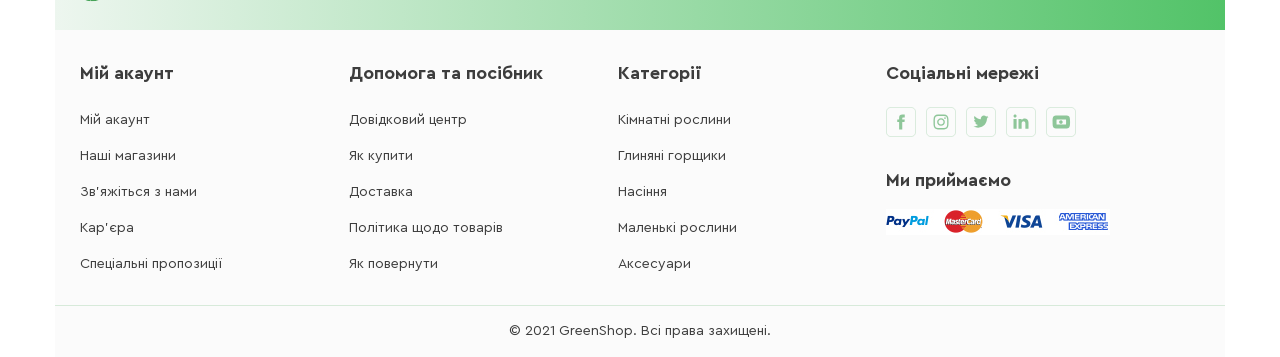
==== commit 90e739e1: "внёс правки по дз" ====
--- a/index.html
+++ b/index.html
@@ -419,8 +419,7 @@
       <div class="container">
         <div class="footer-top">
           <ul class="features-list">
-            <li class="feature-item">
-              <div class="feature-icon garden-care-icon"></div>
+            <li class="feature-item garden-care-icon">
               <h4 class="feature-title">Догляд за садом</h4>
               <p class="feature-desc">
                 Ми — інтернет-магазин, що пропонує широкий вибір недорогих та
@@ -428,8 +427,7 @@
               </p>
             </li>
 
-            <li class="feature-item">
-              <div class="feature-icon plant-renovation-icon"></div>
+            <li class="feature-item plant-renovation-icon">
               <h4 class="feature-title">Відновлення рослин</h4>
               <p class="feature-desc">
                 Ми — інтернет-магазин, що пропонує широкий вибір недорогих та
@@ -437,8 +435,7 @@
               </p>
             </li>
 
-            <li class="feature-item">
-              <div class="feature-icon watering-icon"></div>
+            <li class="feature-item watering-icon">
               <h4 class="feature-title">Поливання саду</h4>
               <p class="feature-desc">
                 Ми — інтернет-магазин, що пропонує широкий вибір недорогих та
@@ -534,44 +531,74 @@
             <h4 class="nav-title">Соціальні мережі</h4>
             <ul class="social-list">
               <li>
-                <a href="#" class="social-link"
-                  ><img
+                <a
+                  href="#"
+                  class="social-link"
+                  target="_blank"
+                  rel="noopener noreferrer"
+                >
+                  <img
                     src="images/Facebook.svg"
                     alt="Facebook"
                     class="social-img"
-                /></a>
+                  />
+                </a>
               </li>
               <li>
-                <a href="#" class="social-link"
-                  ><img
+                <a
+                  href="#"
+                  class="social-link"
+                  target="_blank"
+                  rel="noopener noreferrer"
+                >
+                  <img
                     src="images/Instagram.svg"
                     alt="Instagram"
                     class="social-img"
-                /></a>
+                  />
+                </a>
               </li>
               <li>
-                <a href="#" class="social-link"
-                  ><img
+                <a
+                  href="#"
+                  class="social-link"
+                  target="_blank"
+                  rel="noopener noreferrer"
+                >
+                  <img
                     src="images/Twitter.svg"
                     alt="Twitter"
                     class="social-img"
-                /></a>
+                  />
+                </a>
               </li>
               <li>
-                <a href="#" class="social-link"
-                  ><img
+                <a
+                  href="#"
+                  class="social-link"
+                  target="_blank"
+                  rel="noopener noreferrer"
+                >
+                  <img
                     src="images/Linkidin.svg"
                     alt="LinkedIn"
                     class="social-img"
-                /></a>
+                  />
+                </a>
               </li>
               <li>
-                <a href="#" class="social-link"
-                  ><img
+                <a
+                  href="#"
+                  class="social-link"
+                  target="_blank"
+                  rel="noopener noreferrer"
+                >
+                  <img
                     src="images/Youtube.svg"
                     alt="YouTube"
                     class="social-img"
-                /></a>
+                  />
+                </a>
               </li>
             </ul>
 
--- a/css/styles.css
+++ b/css/styles.css
@@ -1008,7 +1008,6 @@
   justify-content: space-between;
   background-color: rgba(251, 251, 251, 1);
   padding: 25px;
-  margin-bottom: 25px;
 }
 
 .features-list {
@@ -1021,28 +1020,21 @@
 
 .feature-item {
   width: 33.33%;
-  padding: 0 25px;
+  padding: 95px 25px 0 25px;
   position: relative;
+  background-repeat: no-repeat;
+  background-position: 25px 0;
+  background-size: 80px 80px;
 }
 
 .feature-item:not(:last-child)::after {
   content: "";
   position: absolute;
   right: 0;
-  top: 50%;
-  transform: translateY(-50%);
+  top: 0;
+  bottom: 0;
   width: 1px;
-  height: 187px;
   background-color: rgba(70, 163, 88, 0.1);
-}
-
-.feature-icon {
-  width: 80px;
-  height: 80px;
-  margin-bottom: 15px;
-  background-repeat: no-repeat;
-  background-position: left center;
-  background-size: contain;
 }
 
 .garden-care-icon {
@@ -1132,8 +1124,6 @@
     rgba(82, 195, 104, 1) 100%
   );
   padding: 25px 20px;
-  border-top: 1px solid rgba(70, 163, 88, 0.2);
-  border-bottom: 1px solid rgba(70, 163, 88, 0.2);
 }
 
 .contact-info-list {
@@ -1199,13 +1189,16 @@
   list-style: none;
   padding: 0;
   margin: 0;
+  display: flex;
+  flex-direction: column;
+  gap: 12px;
 }
 
 .nav-list a {
   font-size: 14px;
   color: #3d3d3d;
   text-decoration: none;
-  line-height: 30px;
+  line-height: 1.4;
   transition: color 0.3s ease;
 }
 
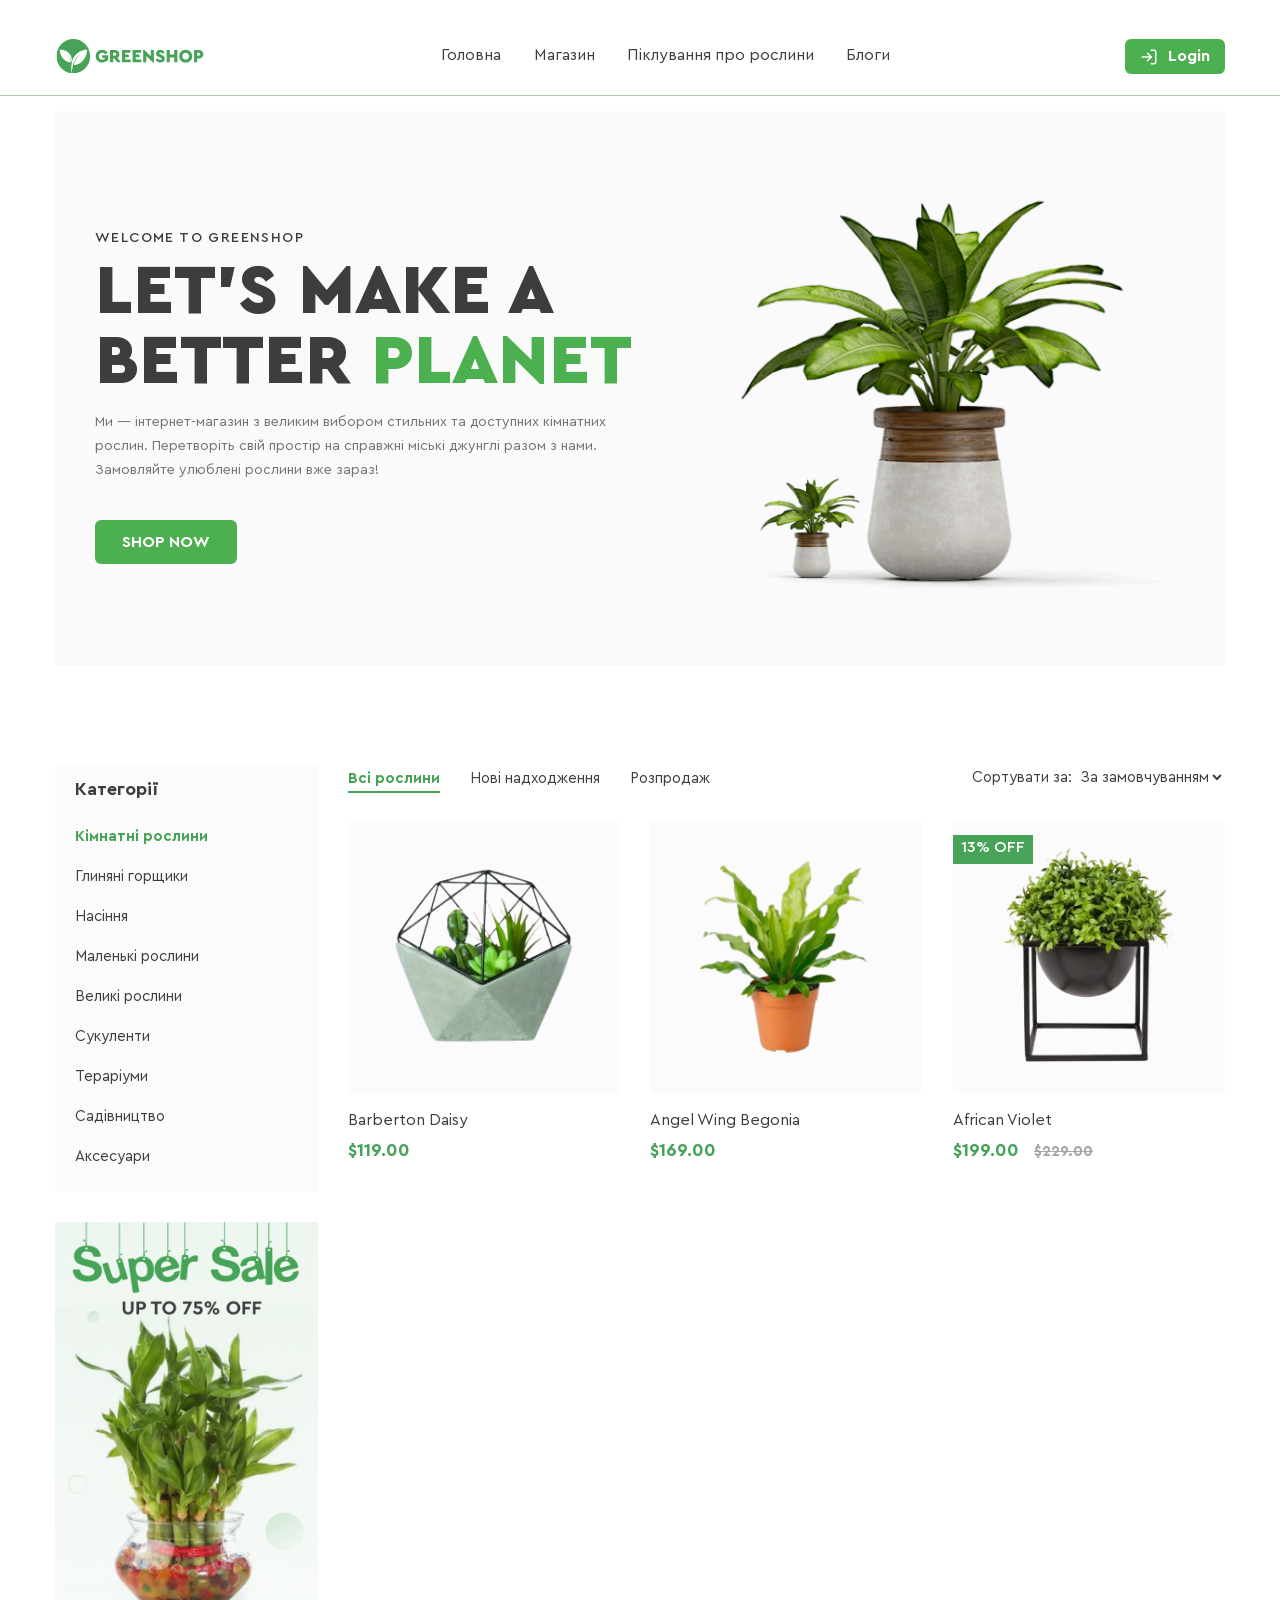
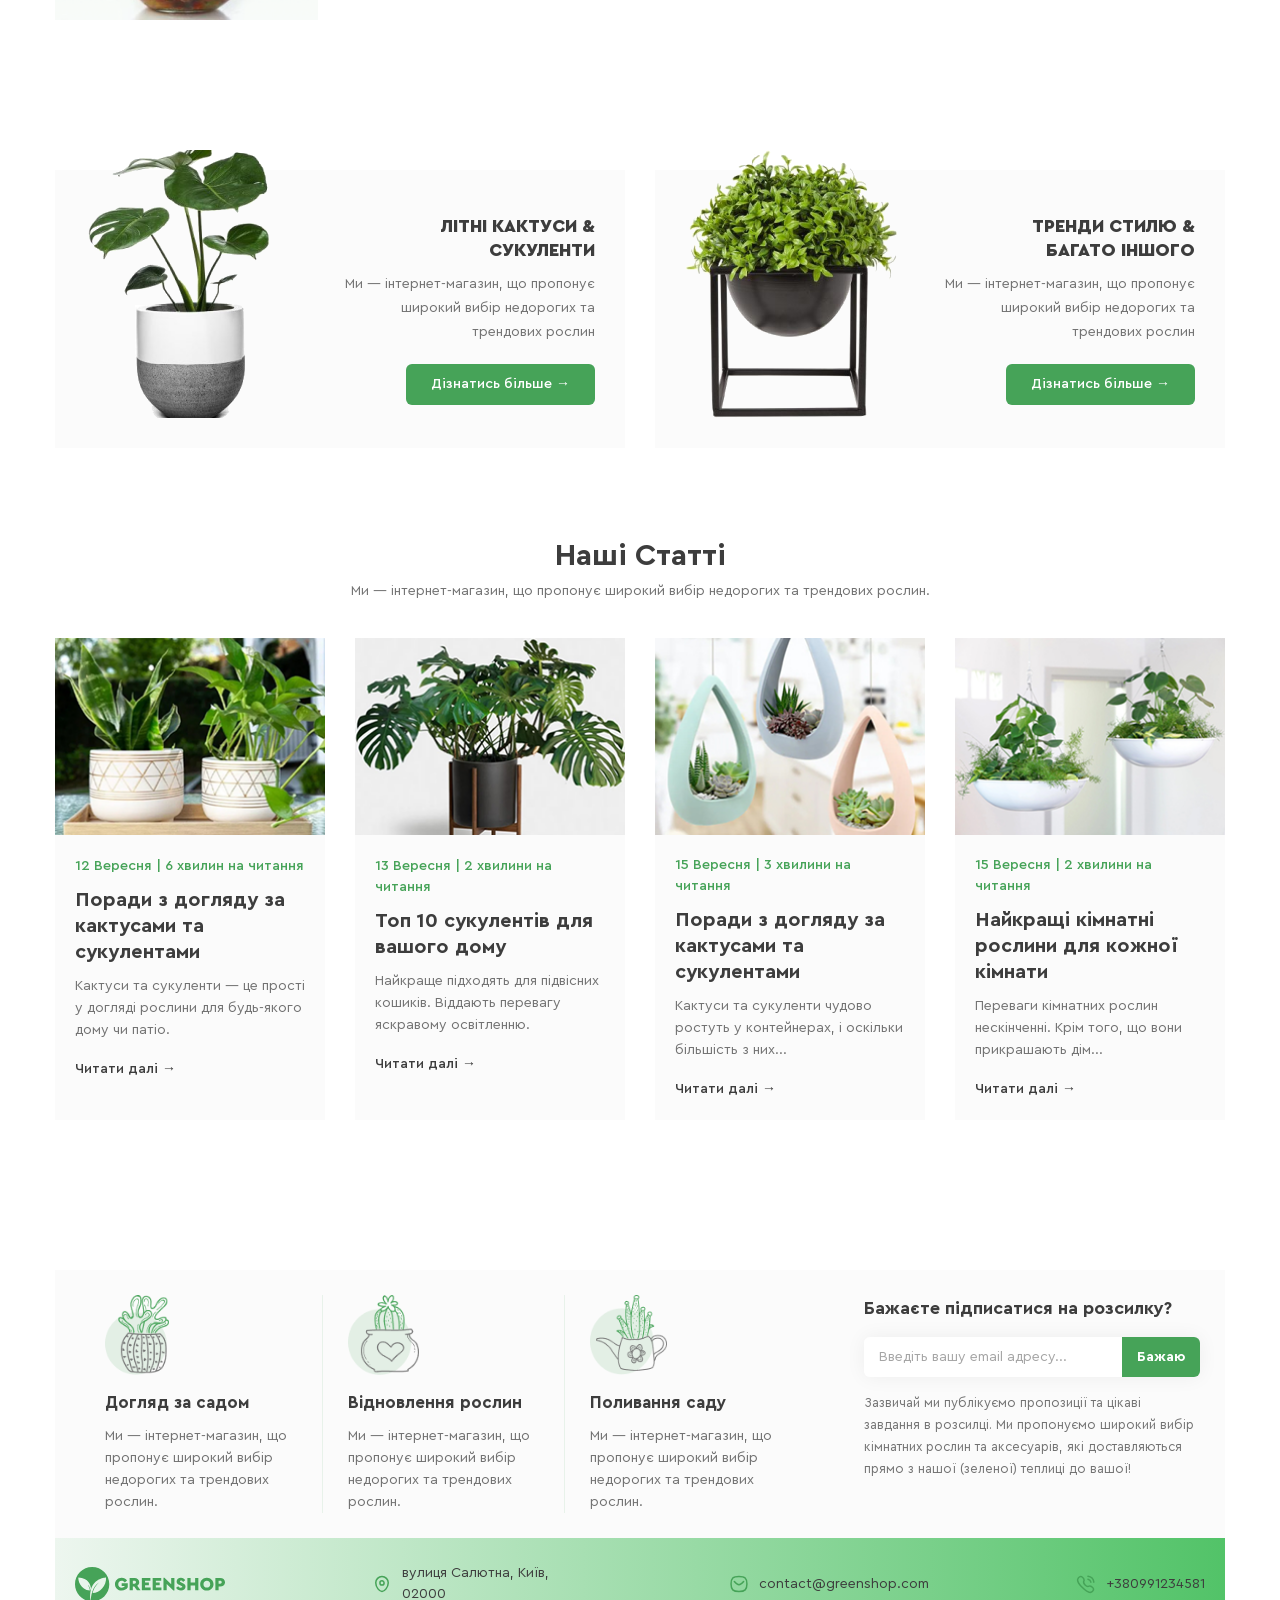
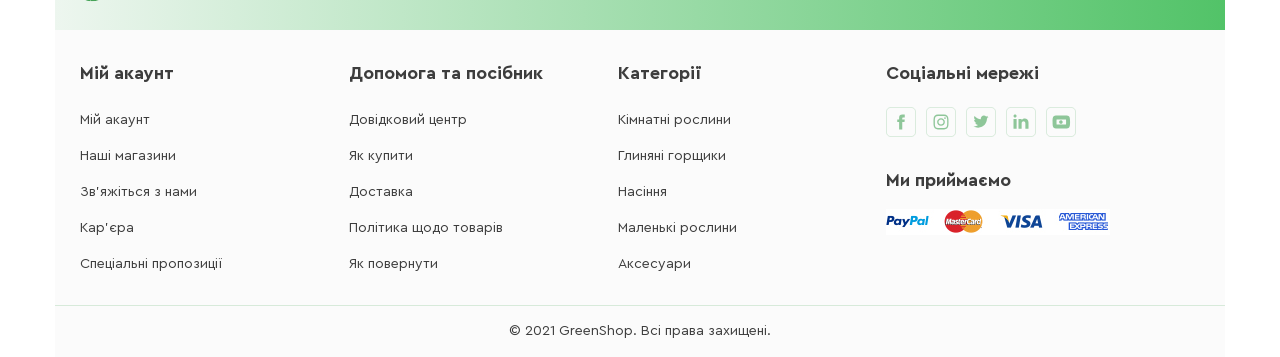
==== commit deef608e: "добавил спрайт всех иконок,переделал index,login,registration с учётом спрайтов,поправил styles.css," ====
--- a/index.html
+++ b/index.html
@@ -70,19 +70,8 @@
 
         <div class="header-actions">
           <a href="login.html" class="btn-login-header">
-            <svg
-              width="18"
-              height="18"
-              viewBox="0 0 24 24"
-              fill="none"
-              stroke="currentColor"
-              stroke-width="2"
-              stroke-linecap="round"
-              stroke-linejoin="round"
-            >
-              <path d="M15 3h4a2 2 0 0 1 2 2v14a2 2 0 0 1-2 2h-4"></path>
-              <polyline points="10 17 15 12 10 7"></polyline>
-              <line x1="15" y1="12" x2="3" y2="12"></line>
+            <svg width="18" height="18">
+              <use href="images/sprite.svg#icon-login"></use>
             </svg>
             Login
           </a>
@@ -537,11 +526,9 @@
                   target="_blank"
                   rel="noopener noreferrer"
                 >
-                  <img
-                    src="images/Facebook.svg"
-                    alt="Facebook"
-                    class="social-img"
-                  />
+                  <svg class="social-icon" width="30" height="30">
+                    <use href="images/sprite.svg#icon-facebook-footer"></use>
+                  </svg>
                 </a>
               </li>
               <li>
@@ -551,11 +538,9 @@
                   target="_blank"
                   rel="noopener noreferrer"
                 >
-                  <img
-                    src="images/Instagram.svg"
-                    alt="Instagram"
-                    class="social-img"
-                  />
+                  <svg class="social-icon" width="30" height="30">
+                    <use href="images/sprite.svg#icon-instagram"></use>
+                  </svg>
                 </a>
               </li>
               <li>
@@ -565,11 +550,9 @@
                   target="_blank"
                   rel="noopener noreferrer"
                 >
-                  <img
-                    src="images/Twitter.svg"
-                    alt="Twitter"
-                    class="social-img"
-                  />
+                  <svg class="social-icon" width="30" height="30">
+                    <use href="images/sprite.svg#icon-twitter"></use>
+                  </svg>
                 </a>
               </li>
               <li>
@@ -579,11 +562,9 @@
                   target="_blank"
                   rel="noopener noreferrer"
                 >
-                  <img
-                    src="images/Linkidin.svg"
-                    alt="LinkedIn"
-                    class="social-img"
-                  />
+                  <svg class="social-icon" width="30" height="30">
+                    <use href="images/sprite.svg#icon-linkedin"></use>
+                  </svg>
                 </a>
               </li>
               <li>
@@ -593,11 +574,9 @@
                   target="_blank"
                   rel="noopener noreferrer"
                 >
-                  <img
-                    src="images/Youtube.svg"
-                    alt="YouTube"
-                    class="social-img"
-                  />
+                  <svg class="social-icon" width="30" height="30">
+                    <use href="images/sprite.svg#icon-youtube"></use>
+                  </svg>
                 </a>
               </li>
             </ul>
--- a/css/styles.css
+++ b/css/styles.css
@@ -368,6 +368,7 @@
 .checkbox-label {
   cursor: pointer;
   color: #555;
+  user-select: none;
 }
 
 .checkbox-input,
@@ -1024,7 +1025,7 @@
   position: relative;
   background-repeat: no-repeat;
   background-position: 25px 0;
-  background-size: 80px 80px;
+  background-size: auto 80px;
 }
 
 .feature-item:not(:last-child)::after {
@@ -1220,20 +1221,27 @@
 
 .social-link {
   display: block;
-  transition:
-    opacity 0.3s ease,
-    transform 0.3s ease;
+  transition: transform 0.3s ease;
+}
+
+.social-link:hover .social-icon {
+  color: #3d8b4a;
 }
 
 .social-link:hover {
-  opacity: 0.7;
   transform: translateY(-2px);
 }
 
-.social-img {
+.social-icon {
   display: block;
-  width: 30px;
-  height: 30px;
+  color: rgba(70, 163, 88, 1);
+  transition: color 0.3s ease;
+  fill: none;
+}
+
+.fb-blue {
+  color: #3b5999;
+  fill: none;
 }
 
 .accept-title {
@@ -1256,3 +1264,51 @@
   font-size: 14px;
   color: #3d3d3d;
 }
+
+.submit-btn {
+  transition:
+    background-color 0.3s ease,
+    transform 0.1s ease;
+}
+
+.submit-btn:hover {
+  background-color: #3d8b4a;
+}
+
+.submit-btn:active {
+  transform: scale(0.98);
+}
+
+.social-btn {
+  transition:
+    background-color 0.3s ease,
+    border-color 0.3s ease,
+    box-shadow 0.3s ease,
+    transform 0.1s ease;
+}
+
+.social-btn:hover {
+  background-color: #ecf7ed;
+  border-color: #4caf50;
+  box-shadow: 0 2px 8px rgba(76, 175, 80, 0.15);
+}
+
+.social-btn:active {
+  background-color: #d8eedb;
+  transform: scale(0.98);
+  box-shadow: none;
+}
+
+.auth-link,
+.link-green,
+.back-link,
+.close-btn {
+  transition: color 0.3s ease;
+}
+
+.auth-link:hover,
+.link-green:hover,
+.back-link:hover,
+.close-btn:hover {
+  color: #3d8b4a;
+}
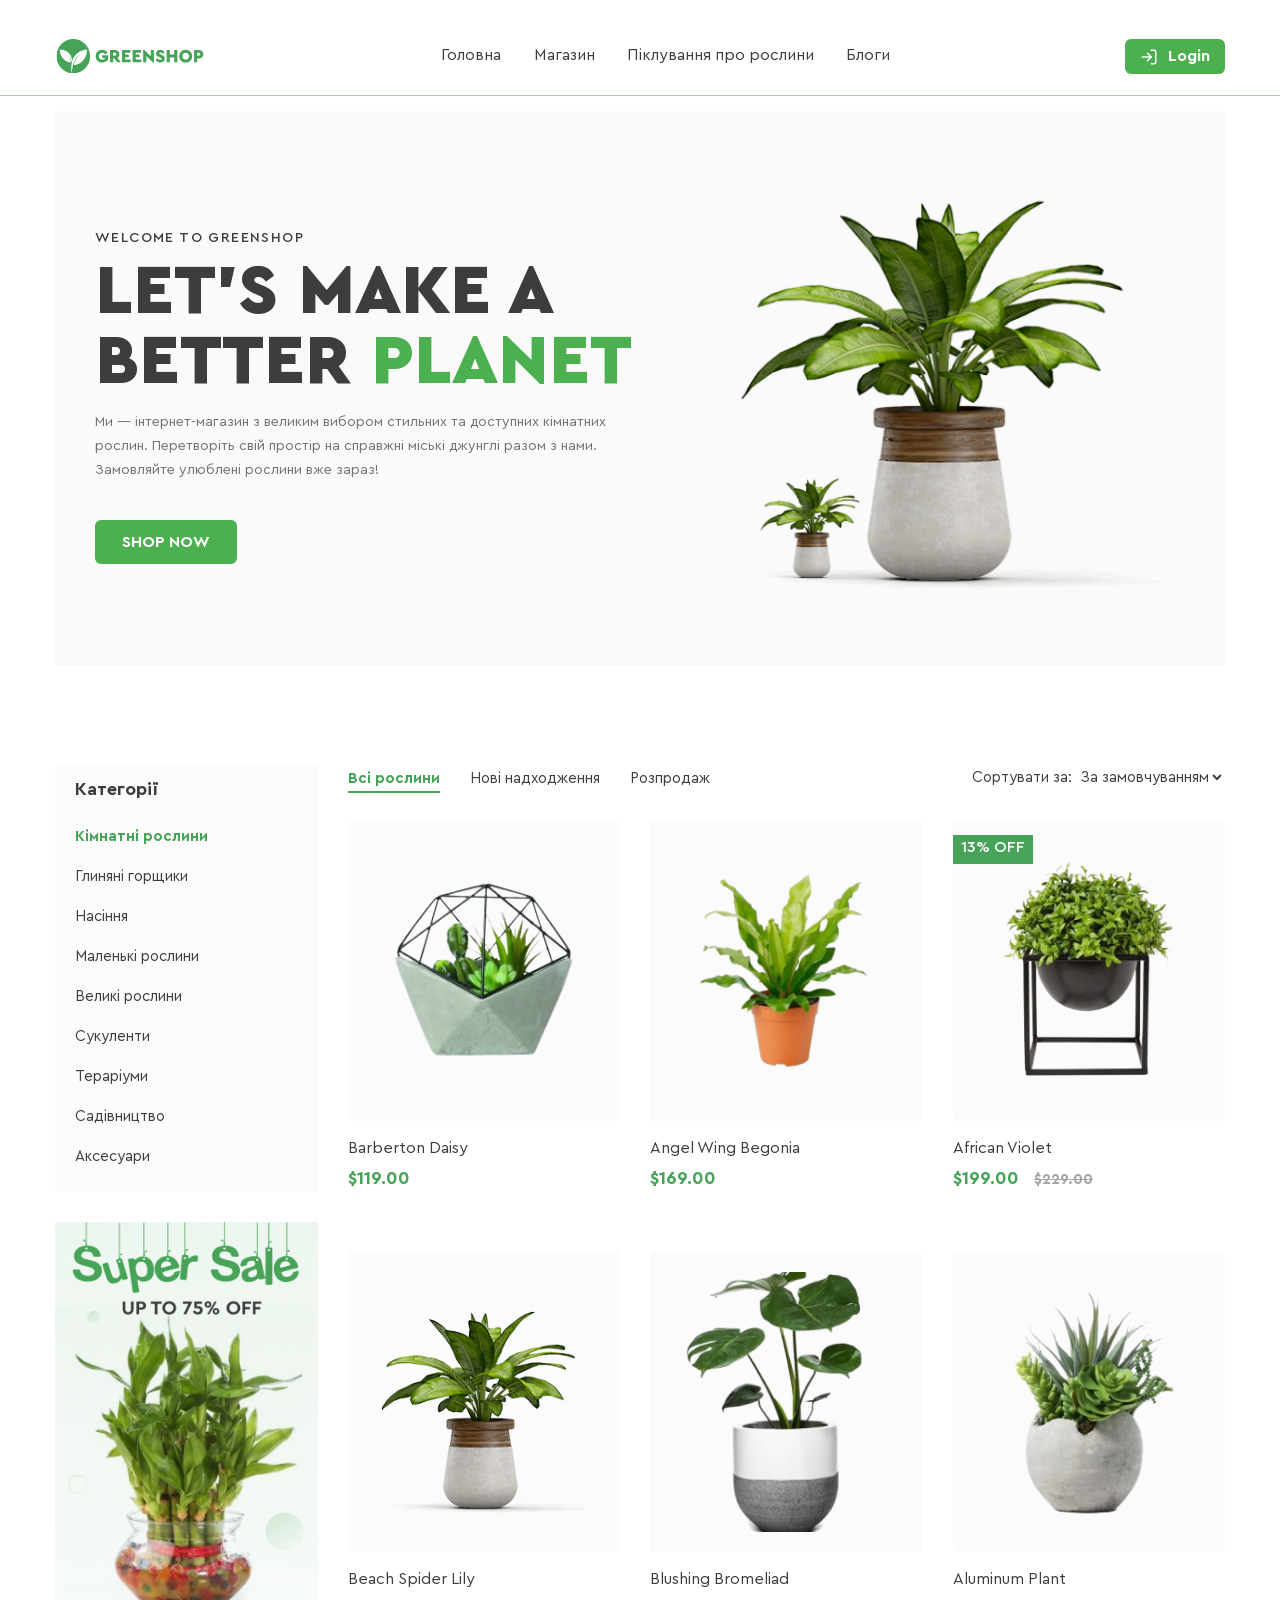
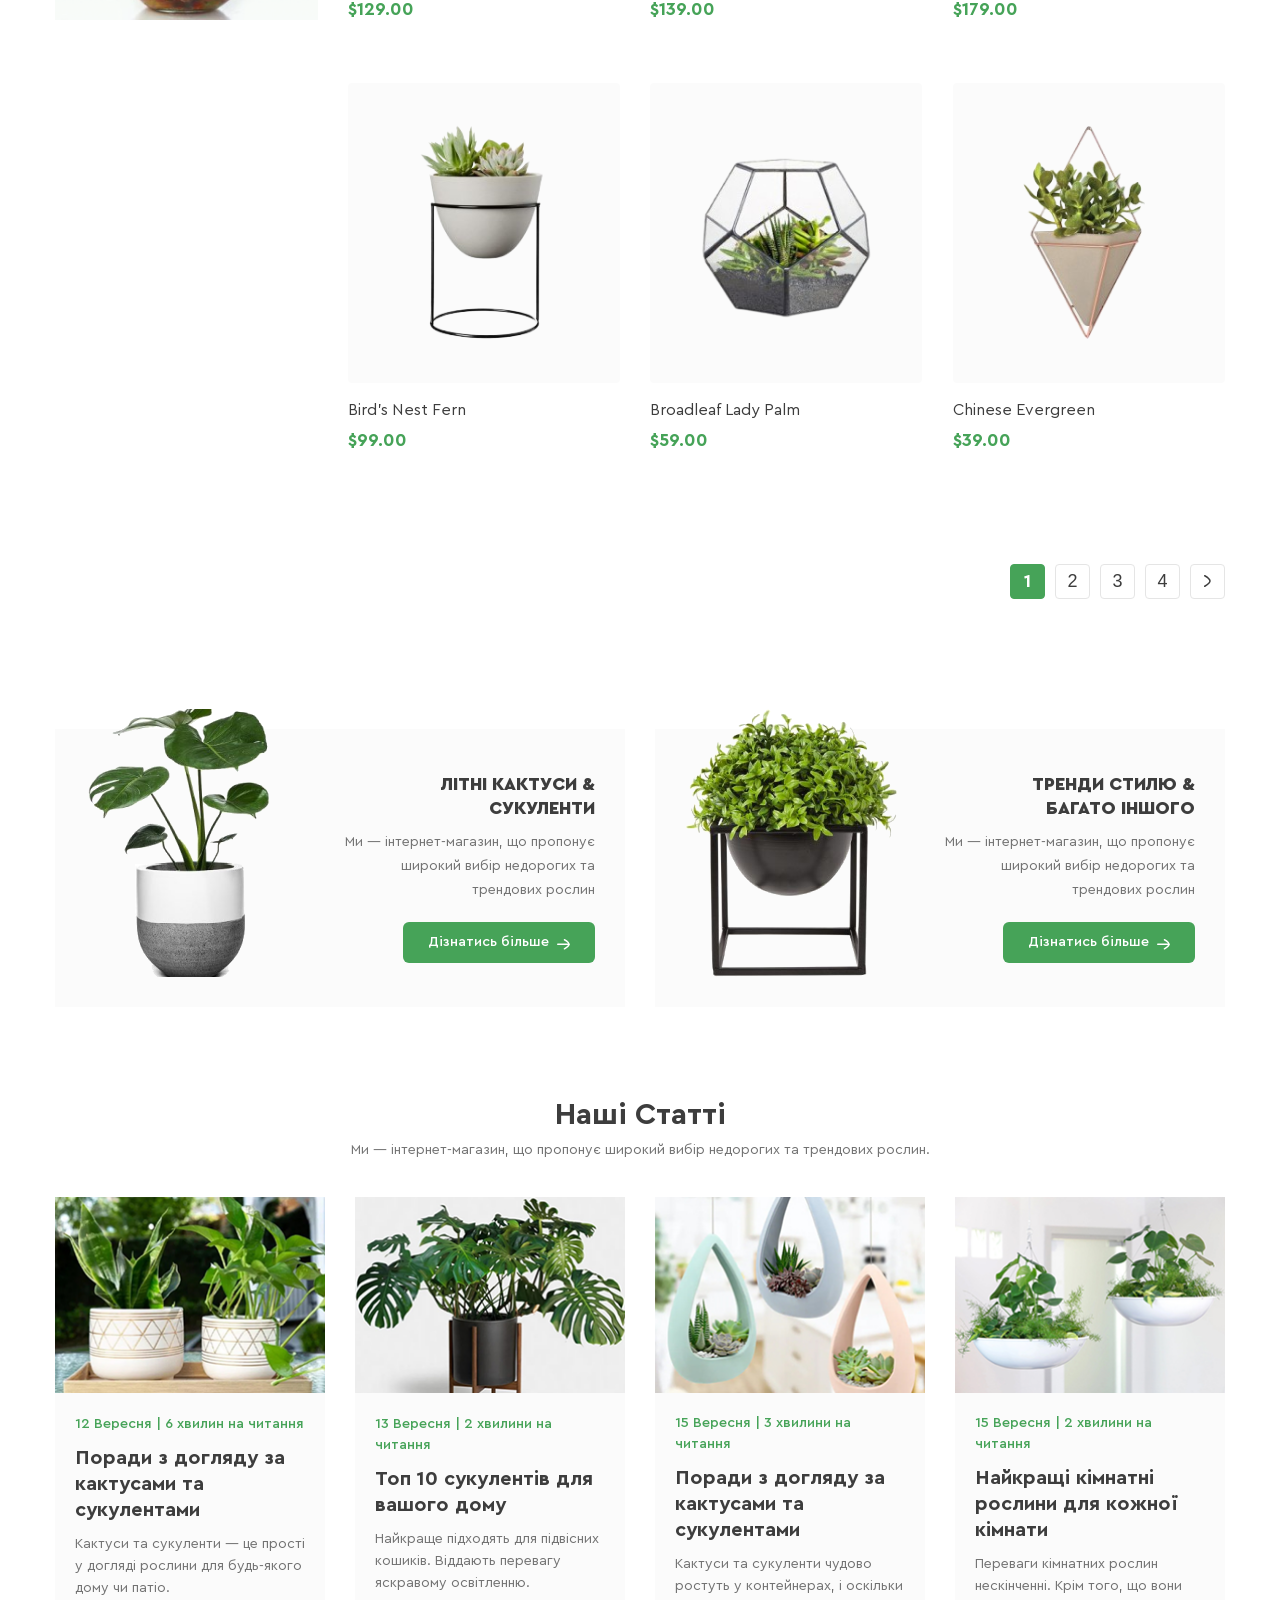
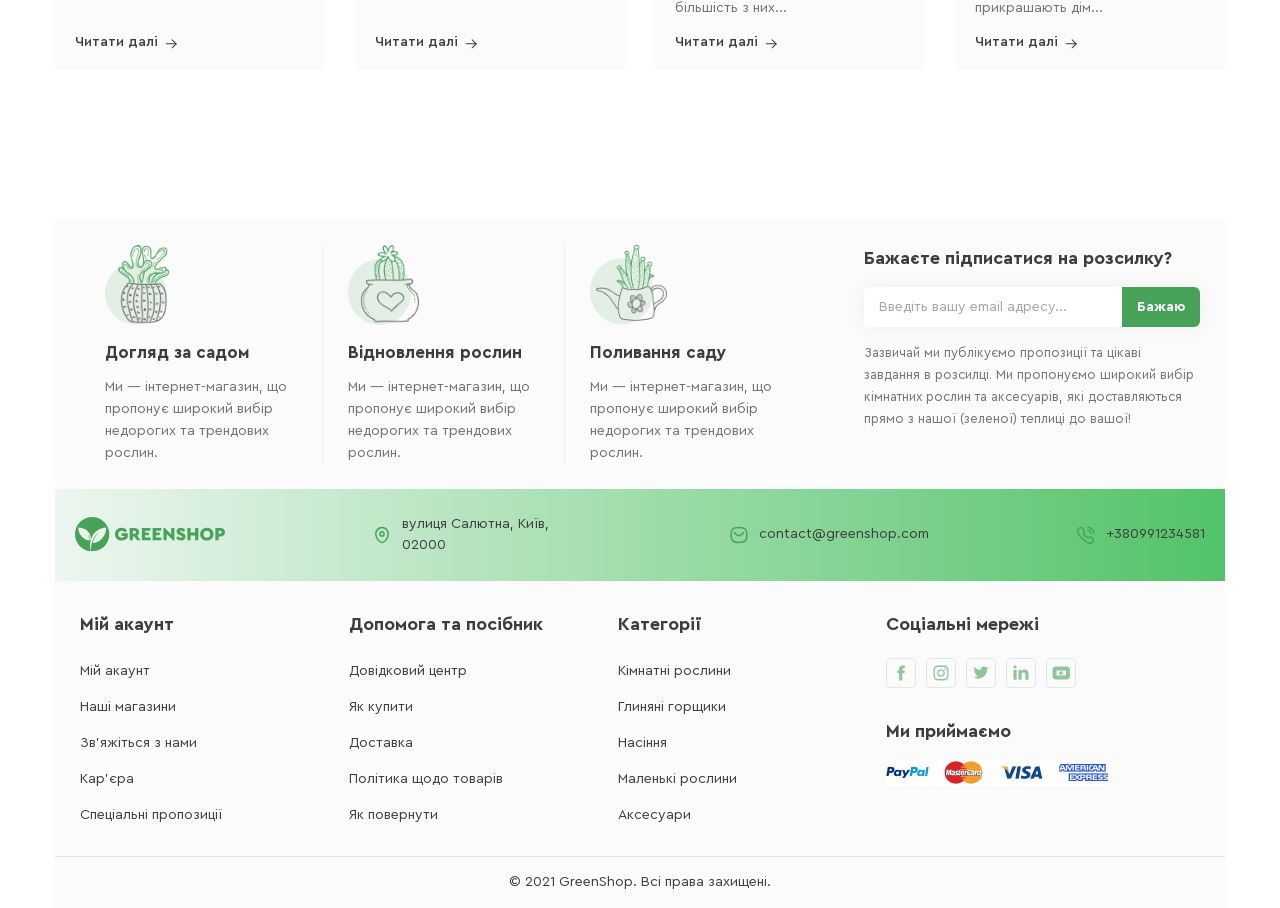
==== commit c3853e2f: "добавил пагинацию,добавил карточки товаров,заменил стрелочки и закинул в спрайт,выровнял Читати далі" ====
--- a/index.html
+++ b/index.html
@@ -34,10 +34,7 @@
               >
             </li>
             <li class="nav-item-dropdown">
-              <a
-                href="plant-care.html"
-                class="nav-link"
-                data-text="Піклування про рослини"
+              <a href="#" class="nav-link" data-text="Піклування про рослини"
                 >Піклування про рослини</a
               >
 
@@ -47,8 +44,25 @@
                 <li><a href="#">Добрива</a></li>
 
                 <li class="has-submenu">
-                  <a href="#">Грунтування <span class="arrow-icon"></span></a>
-
+                  <a href="#"
+                    >Грунтування
+                    <span class="arrow-wrapper">
+                      <svg
+                        class="arrow-icon-svg arrow-right"
+                        width="6"
+                        height="10"
+                      >
+                        <use href="images/sprite.svg#icon-arrow"></use>
+                      </svg>
+                      <svg
+                        class="arrow-icon-svg arrow-left"
+                        width="6"
+                        height="10"
+                      >
+                        <use href="images/sprite.svg#icon-arrowwhite"></use>
+                      </svg>
+                    </span>
+                  </a>
                   <ul class="dropdown-submenu">
                     <li><a href="#">Універсальні</a></li>
                     <li><a href="#">Для фікусів</a></li>
@@ -192,19 +206,19 @@
                   <img src="images/p1.png" alt="Barberton Daisy" />
                   <ul class="product-actions">
                     <li>
-                      <a href="#shop-section" class="action-btn basket">
-                        <span class="action-icon"></span>
-                      </a>
-                    </li>
-                    <li>
-                      <a href="#shop-section" class="action-btn favorite">
-                        <span class="action-icon"></span>
-                      </a>
-                    </li>
-                    <li>
-                      <a href="#shop-section" class="action-btn search">
-                        <span class="action-icon"></span>
-                      </a>
+                      <a href="#shop-section" class="action-btn basket"
+                        ><span class="action-icon"></span
+                      ></a>
+                    </li>
+                    <li>
+                      <a href="#shop-section" class="action-btn favorite"
+                        ><span class="action-icon"></span
+                      ></a>
+                    </li>
+                    <li>
+                      <a href="#shop-section" class="action-btn search"
+                        ><span class="action-icon"></span
+                      ></a>
                     </li>
                   </ul>
                 </div>
@@ -217,19 +231,19 @@
                   <img src="images/p2.png" alt="Angel Wing Begonia" />
                   <ul class="product-actions">
                     <li>
-                      <a href="#shop-section" class="action-btn basket">
-                        <span class="action-icon"></span>
-                      </a>
-                    </li>
-                    <li>
-                      <a href="#shop-section" class="action-btn favorite">
-                        <span class="action-icon"></span>
-                      </a>
-                    </li>
-                    <li>
-                      <a href="#shop-section" class="action-btn search">
-                        <span class="action-icon"></span>
-                      </a>
+                      <a href="#shop-section" class="action-btn basket"
+                        ><span class="action-icon"></span
+                      ></a>
+                    </li>
+                    <li>
+                      <a href="#shop-section" class="action-btn favorite"
+                        ><span class="action-icon"></span
+                      ></a>
+                    </li>
+                    <li>
+                      <a href="#shop-section" class="action-btn search"
+                        ><span class="action-icon"></span
+                      ></a>
                     </li>
                   </ul>
                 </div>
@@ -243,19 +257,19 @@
                   <img src="images/p3.png" alt="African Violet" />
                   <ul class="product-actions">
                     <li>
-                      <a href="#shop-section" class="action-btn basket">
-                        <span class="action-icon"></span>
-                      </a>
-                    </li>
-                    <li>
-                      <a href="#shop-section" class="action-btn favorite">
-                        <span class="action-icon"></span>
-                      </a>
-                    </li>
-                    <li>
-                      <a href="#shop-section" class="action-btn search">
-                        <span class="action-icon"></span>
-                      </a>
+                      <a href="#shop-section" class="action-btn basket"
+                        ><span class="action-icon"></span
+                      ></a>
+                    </li>
+                    <li>
+                      <a href="#shop-section" class="action-btn favorite"
+                        ><span class="action-icon"></span
+                      ></a>
+                    </li>
+                    <li>
+                      <a href="#shop-section" class="action-btn search"
+                        ><span class="action-icon"></span
+                      ></a>
                     </li>
                   </ul>
                 </div>
@@ -265,6 +279,172 @@
                   <span class="price-old">$229.00</span>
                 </p>
               </div>
+
+              <div class="product-card">
+                <div class="product-image">
+                  <img src="images/p4.png" alt="Beach Spider Lily" />
+                  <ul class="product-actions">
+                    <li>
+                      <a href="#shop-section" class="action-btn basket"
+                        ><span class="action-icon"></span
+                      ></a>
+                    </li>
+                    <li>
+                      <a href="#shop-section" class="action-btn favorite"
+                        ><span class="action-icon"></span
+                      ></a>
+                    </li>
+                    <li>
+                      <a href="#shop-section" class="action-btn search"
+                        ><span class="action-icon"></span
+                      ></a>
+                    </li>
+                  </ul>
+                </div>
+                <h4 class="product-title">Beach Spider Lily</h4>
+                <p class="product-price">$129.00</p>
+              </div>
+
+              <div class="product-card">
+                <div class="product-image">
+                  <img src="images/p5.png" alt="Blushing Bromeliad" />
+                  <ul class="product-actions">
+                    <li>
+                      <a href="#shop-section" class="action-btn basket"
+                        ><span class="action-icon"></span
+                      ></a>
+                    </li>
+                    <li>
+                      <a href="#shop-section" class="action-btn favorite"
+                        ><span class="action-icon"></span
+                      ></a>
+                    </li>
+                    <li>
+                      <a href="#shop-section" class="action-btn search"
+                        ><span class="action-icon"></span
+                      ></a>
+                    </li>
+                  </ul>
+                </div>
+                <h4 class="product-title">Blushing Bromeliad</h4>
+                <p class="product-price">$139.00</p>
+              </div>
+
+              <div class="product-card">
+                <div class="product-image">
+                  <img src="images/p6.png" alt="Aluminum Plant" />
+                  <ul class="product-actions">
+                    <li>
+                      <a href="#shop-section" class="action-btn basket"
+                        ><span class="action-icon"></span
+                      ></a>
+                    </li>
+                    <li>
+                      <a href="#shop-section" class="action-btn favorite"
+                        ><span class="action-icon"></span
+                      ></a>
+                    </li>
+                    <li>
+                      <a href="#shop-section" class="action-btn search"
+                        ><span class="action-icon"></span
+                      ></a>
+                    </li>
+                  </ul>
+                </div>
+                <h4 class="product-title">Aluminum Plant</h4>
+                <p class="product-price">$179.00</p>
+              </div>
+
+              <div class="product-card">
+                <div class="product-image">
+                  <img src="images/p7.png" alt="Bird's Nest Fern" />
+                  <ul class="product-actions">
+                    <li>
+                      <a href="#shop-section" class="action-btn basket"
+                        ><span class="action-icon"></span
+                      ></a>
+                    </li>
+                    <li>
+                      <a href="#shop-section" class="action-btn favorite"
+                        ><span class="action-icon"></span
+                      ></a>
+                    </li>
+                    <li>
+                      <a href="#shop-section" class="action-btn search"
+                        ><span class="action-icon"></span
+                      ></a>
+                    </li>
+                  </ul>
+                </div>
+                <h4 class="product-title">Bird's Nest Fern</h4>
+                <p class="product-price">$99.00</p>
+              </div>
+
+              <div class="product-card">
+                <div class="product-image">
+                  <img src="images/p8.png" alt="Broadleaf Lady Palm" />
+                  <ul class="product-actions">
+                    <li>
+                      <a href="#shop-section" class="action-btn basket"
+                        ><span class="action-icon"></span
+                      ></a>
+                    </li>
+                    <li>
+                      <a href="#shop-section" class="action-btn favorite"
+                        ><span class="action-icon"></span
+                      ></a>
+                    </li>
+                    <li>
+                      <a href="#shop-section" class="action-btn search"
+                        ><span class="action-icon"></span
+                      ></a>
+                    </li>
+                  </ul>
+                </div>
+                <h4 class="product-title">Broadleaf Lady Palm</h4>
+                <p class="product-price">$59.00</p>
+              </div>
+
+              <div class="product-card">
+                <div class="product-image">
+                  <img src="images/p9.png" alt="Chinese Evergreen" />
+                  <ul class="product-actions">
+                    <li>
+                      <a href="#shop-section" class="action-btn basket"
+                        ><span class="action-icon"></span
+                      ></a>
+                    </li>
+                    <li>
+                      <a href="#shop-section" class="action-btn favorite"
+                        ><span class="action-icon"></span
+                      ></a>
+                    </li>
+                    <li>
+                      <a href="#shop-section" class="action-btn search"
+                        ><span class="action-icon"></span
+                      ></a>
+                    </li>
+                  </ul>
+                </div>
+                <h4 class="product-title">Chinese Evergreen</h4>
+                <p class="product-price">$39.00</p>
+              </div>
+            </div>
+
+            <div class="shop-pagination">
+              <ul class="pagination-list">
+                <li><a href="#shop-section" class="page-link active">1</a></li>
+                <li><a href="#shop-section" class="page-link">2</a></li>
+                <li><a href="#shop-section" class="page-link">3</a></li>
+                <li><a href="#shop-section" class="page-link">4</a></li>
+                <li>
+                  <a href="#shop-section" class="page-link next-page">
+                    <svg width="7" height="12">
+                      <use href="images/sprite.svg#parrow"></use>
+                    </svg>
+                  </a>
+                </li>
+              </ul>
             </div>
           </div>
         </div>
@@ -283,7 +463,12 @@
                   Ми — інтернет-магазин, що пропонує широкий вибір недорогих та
                   трендових рослин
                 </p>
-                <a href="#" class="btn-find-more">Дізнатись більше &#8594;</a>
+                <a href="#" class="btn-find-more">
+                  Дізнатись більше
+                  <svg width="13" height="11">
+                    <use href="images/sprite.svg#arrow-promo"></use>
+                  </svg>
+                </a>
               </div>
             </div>
             <div class="promo-card">
@@ -296,7 +481,12 @@
                   Ми — інтернет-магазин, що пропонує широкий вибір недорогих та
                   трендових рослин
                 </p>
-                <a href="#" class="btn-find-more">Дізнатись більше &#8594;</a>
+                <a href="#" class="btn-find-more">
+                  Дізнатись більше
+                  <svg width="13" height="11">
+                    <use href="images/sprite.svg#arrow-promo"></use>
+                  </svg>
+                </a>
               </div>
             </div>
           </div>
@@ -331,7 +521,12 @@
                   Кактуси та сукуленти — це прості у догляді рослини для
                   будь-якого дому чи патіо.
                 </p>
-                <a href="#" class="blog-read-more">Читати далі &#8594;</a>
+                <a href="#" class="blog-read-more">
+                  Читати далі
+                  <svg width="16" height="16">
+                    <use href="images/sprite.svg#arrow-blog"></use>
+                  </svg>
+                </a>
               </div>
             </div>
 
@@ -353,7 +548,12 @@
                   Найкраще підходять для підвісних кошиків. Віддають перевагу
                   яскравому освітленню.
                 </p>
-                <a href="#" class="blog-read-more">Читати далі &#8594;</a>
+                <a href="#" class="blog-read-more">
+                  Читати далі
+                  <svg width="16" height="16">
+                    <use href="images/sprite.svg#arrow-blog"></use>
+                  </svg>
+                </a>
               </div>
             </div>
 
@@ -375,7 +575,12 @@
                   Кактуси та сукуленти чудово ростуть у контейнерах, і оскільки
                   більшість з них...
                 </p>
-                <a href="#" class="blog-read-more">Читати далі &#8594;</a>
+                <a href="#" class="blog-read-more">
+                  Читати далі
+                  <svg width="16" height="16">
+                    <use href="images/sprite.svg#arrow-blog"></use>
+                  </svg>
+                </a>
               </div>
             </div>
 
@@ -397,7 +602,12 @@
                   Переваги кімнатних рослин нескінченні. Крім того, що вони
                   прикрашають дім...
                 </p>
-                <a href="#" class="blog-read-more">Читати далі &#8594;</a>
+                <a href="#" class="blog-read-more">
+                  Читати далі
+                  <svg width="16" height="16">
+                    <use href="images/sprite.svg#arrow-blog"></use>
+                  </svg>
+                </a>
               </div>
             </div>
           </div>
@@ -460,7 +670,9 @@
               <img src="images/Logo.svg" alt="Логотип GreenShop" />
             </li>
             <li class="contact-item">
-              <img src="images/map.svg" alt="Адреса" class="contact-img" />
+              <svg class="contact-icon" width="20" height="20">
+                <use href="images/sprite.svg#icon-map"></use>
+              </svg>
               <a
                 href="https://maps.app.goo.gl/YkC5Bo7ca19jpdfeA"
                 target="_blank"
@@ -470,13 +682,17 @@
               >
             </li>
             <li class="contact-item">
-              <img src="images/mail.svg" alt="Email" class="contact-img" />
+              <svg class="contact-icon" width="20" height="20">
+                <use href="images/sprite.svg#icon-mail"></use>
+              </svg>
               <a href="mailto:contact@greenshop.com" class="contact-link"
                 >contact@greenshop.com</a
               >
             </li>
             <li class="contact-item">
-              <img src="images/phone.svg" alt="Телефон" class="contact-img" />
+              <svg class="contact-icon" width="20" height="20">
+                <use href="images/sprite.svg#icon-phone"></use>
+              </svg>
               <a href="tel:+380991234581" class="contact-link">+380991234581</a>
             </li>
           </ul>
--- a/css/styles.css
+++ b/css/styles.css
@@ -35,6 +35,16 @@
     url("../fonts/CeraPro-Black.woff") format("woff"),
     url("../fonts/CeraPro-Black.ttf") format("truetype");
   font-weight: 900;
+  font-style: normal;
+}
+
+@font-face {
+  font-family: "Cera Pro";
+  src:
+    url("../fonts/CeraPro-Light.woff2") format("woff2"),
+    url("../fonts/CeraPro-Light.woff") format("woff"),
+    url("../fonts/CeraPro-Light.ttf") format("truetype");
+  font-weight: 300;
   font-style: normal;
 }
 
@@ -618,10 +628,16 @@
   background-color: rgba(251, 251, 251, 1);
   padding: 20px;
   border-radius: 4px;
+  height: 300px;
+  display: flex;
+  align-items: center;
+  justify-content: center;
 }
 
 .product-image img {
   width: 100%;
+  height: 100%;
+  object-fit: contain;
   display: block;
 }
 
@@ -641,7 +657,7 @@
 
 .product-actions {
   position: absolute;
-  bottom: 2px;
+  bottom: -7px;
   left: 50%;
   transform: translateX(-50%);
   display: flex;
@@ -780,7 +796,9 @@
 }
 
 .btn-find-more {
-  display: inline-block;
+  display: inline-flex;
+  align-items: center;
+  gap: 8px;
   background-color: rgba(70, 163, 88, 1);
   color: #fff;
   text-decoration: none;
@@ -789,6 +807,10 @@
   font-weight: 500;
   font-size: 14px;
   transition: background-color 0.3s ease;
+}
+
+.btn-find-more svg {
+  transform: translateY(2px);
 }
 
 .btn-find-more:hover {
@@ -828,6 +850,8 @@
   width: calc((100% - 90px) / 4);
   background-color: rgba(251, 251, 251, 1);
   transition: transform 0.3s ease;
+  display: flex;
+  flex-direction: column;
 }
 
 .blog-card:hover {
@@ -841,6 +865,9 @@
 
 .blog-info {
   padding: 20px;
+  display: flex;
+  flex-direction: column;
+  flex-grow: 1;
 }
 
 .blog-meta {
@@ -865,13 +892,20 @@
 }
 
 .blog-read-more {
-  display: inline-block;
+  display: inline-flex;
+  align-items: center;
+  gap: 5px;
   font-weight: 500;
   font-size: 14px;
   line-height: 16px;
   color: rgba(61, 61, 61, 1);
   text-decoration: none;
   transition: color 0.3s ease;
+  margin-top: auto;
+}
+
+.blog-read-more svg {
+  transform: translateY(2px);
 }
 
 .blog-read-more:hover {
@@ -955,47 +989,36 @@
   display: block;
 }
 
-.arrow-icon {
+.arrow-wrapper {
   position: relative;
-  width: 10px;
+  display: inline-flex;
+  align-items: center;
+  width: 6px;
   height: 10px;
-}
-
-.arrow-icon::before {
-  content: "";
+  margin-left: 8px;
+}
+
+.arrow-icon-svg {
   position: absolute;
   top: 0;
   left: 0;
-  width: 100%;
-  height: 100%;
-  background-image: url("../images/arrow.svg");
-  background-repeat: no-repeat;
-  background-position: center;
-  background-size: contain;
+  fill: none;
+  transition: opacity 0.4s ease;
+}
+
+.arrow-right {
   opacity: 1;
-  transition: opacity 0.4s ease-in-out;
-}
-
-.arrow-icon::after {
-  content: "";
-  position: absolute;
-  top: 0;
-  left: 0;
-  width: 100%;
-  height: 100%;
-  background-image: url("../images/arrowwhite.svg");
-  background-repeat: no-repeat;
-  background-position: center;
-  background-size: contain;
+}
+
+.arrow-left {
   opacity: 0;
-  transition: opacity 0.4s ease-in-out;
-}
-
-.has-submenu:hover > a .arrow-icon::before {
+}
+
+.has-submenu:hover > a .arrow-right {
   opacity: 0;
 }
 
-.has-submenu:hover > a .arrow-icon::after {
+.has-submenu:hover > a .arrow-left {
   opacity: 1;
 }
 
@@ -1146,8 +1169,13 @@
   width: 150px;
 }
 
-.contact-img {
+.contact-icon {
   display: block;
+  flex-shrink: 0;
+  color: rgba(70, 163, 88, 1);
+  stroke: currentColor;
+  fill: none;
+  transition: color 0.3s ease;
 }
 
 .contact-link {
@@ -1312,3 +1340,45 @@
 .close-btn:hover {
   color: #3d8b4a;
 }
+
+.shop-pagination {
+  margin-top: 90px;
+  display: flex;
+  justify-content: flex-end;
+}
+
+.pagination-list {
+  display: flex;
+  list-style: none;
+  padding: 0;
+  margin: 0;
+  gap: 10px;
+}
+
+.page-link {
+  display: flex;
+  align-items: center;
+  justify-content: center;
+  width: 35px;
+  height: 35px;
+  border: 1px solid #e5e5e5;
+  border-radius: 4px;
+  text-decoration: none;
+  font-weight: 300;
+  font-size: 18px;
+  line-height: 16px;
+  color: rgba(61, 61, 61, 1);
+  transition: all 0.3s ease;
+}
+
+.page-link:hover {
+  border-color: rgba(70, 163, 88, 1);
+  color: rgba(70, 163, 88, 1);
+}
+
+.page-link.active {
+  background-color: rgba(70, 163, 88, 1);
+  color: rgba(255, 255, 255, 1);
+  border-color: rgba(70, 163, 88, 1);
+  font-weight: 700;
+}
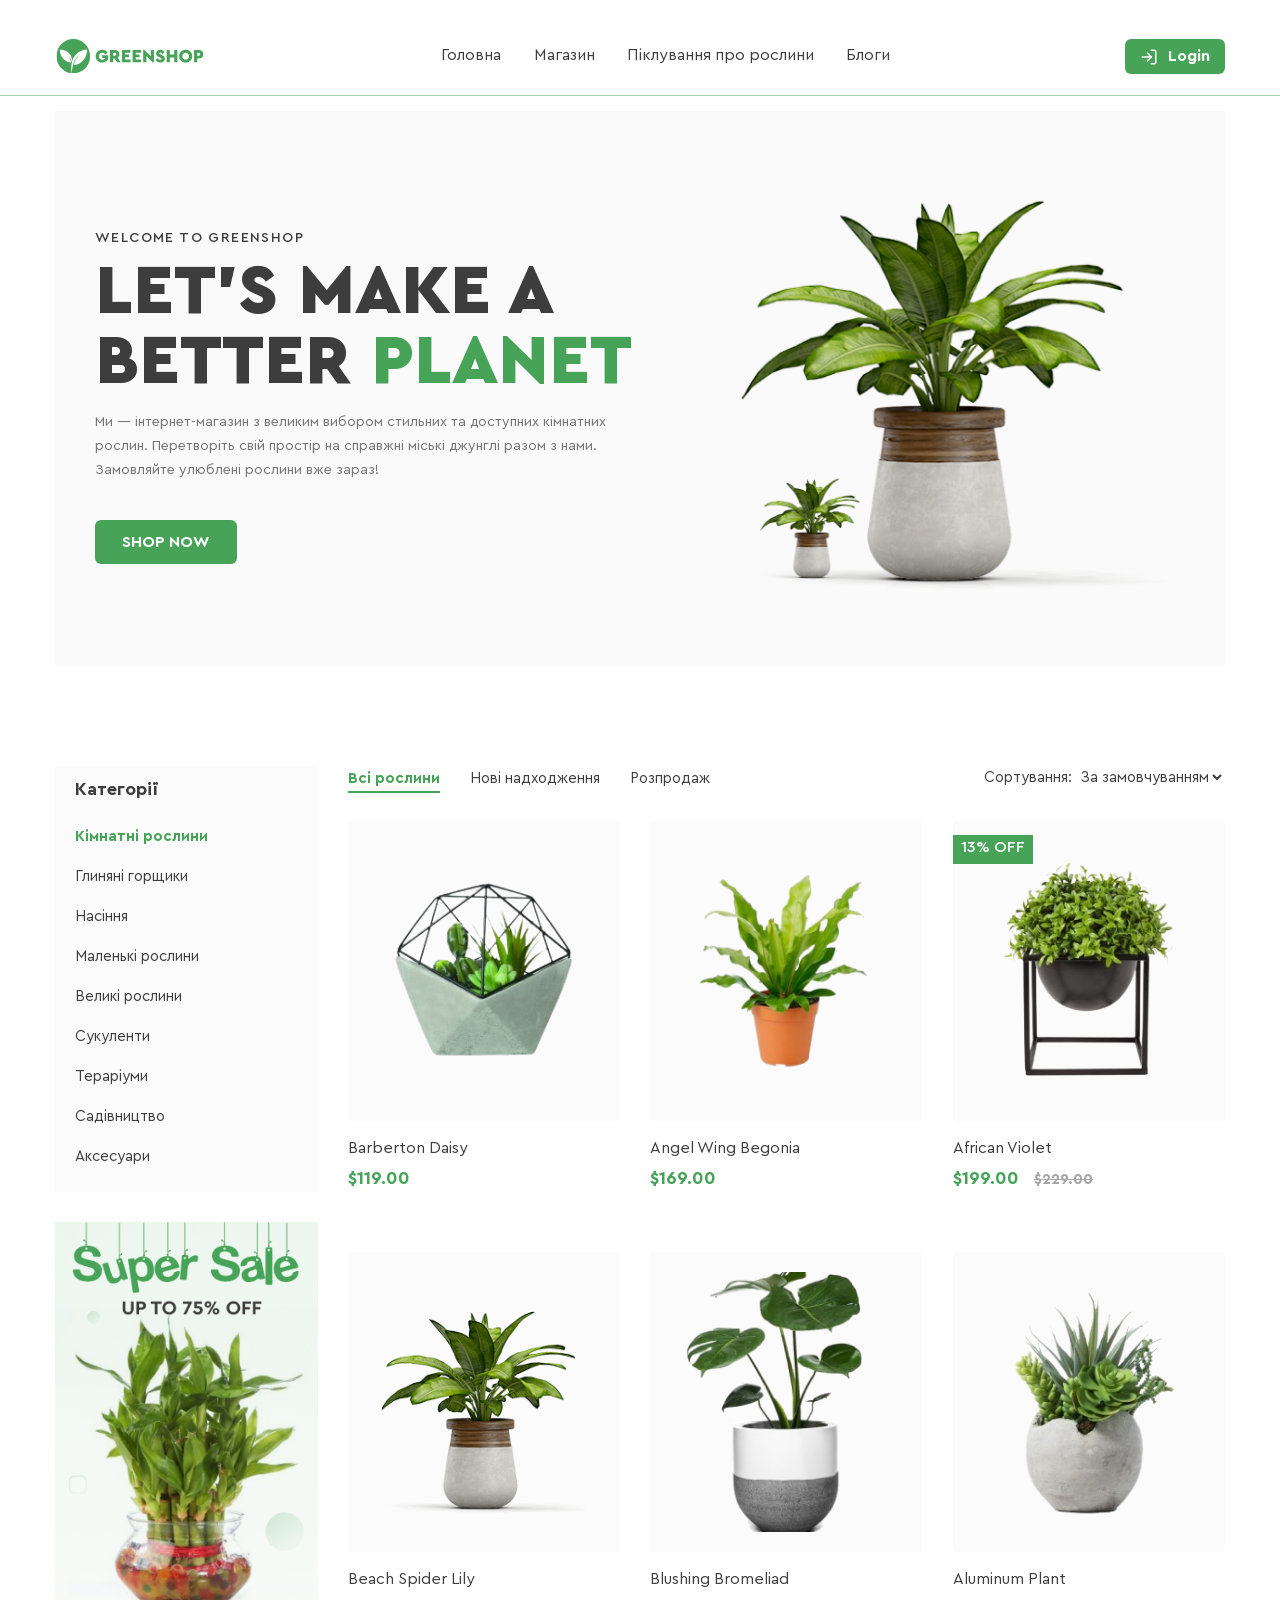
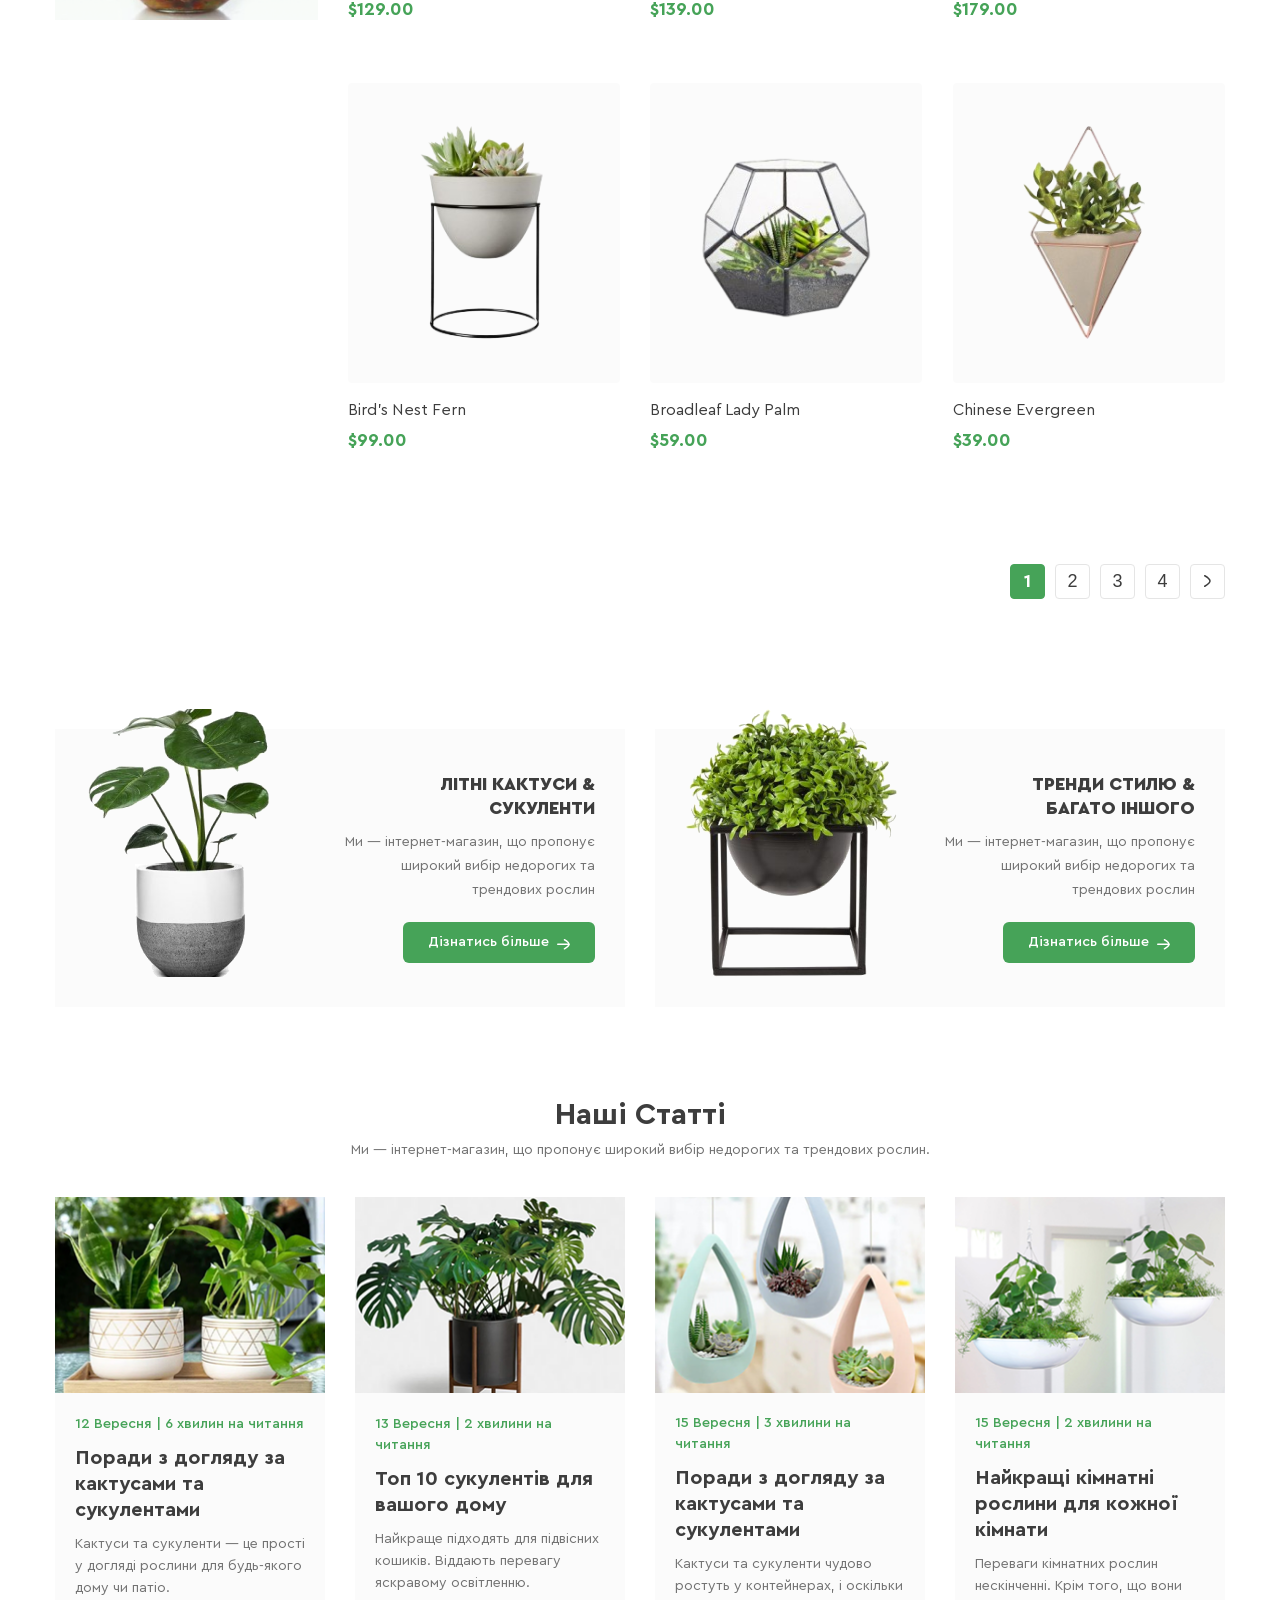
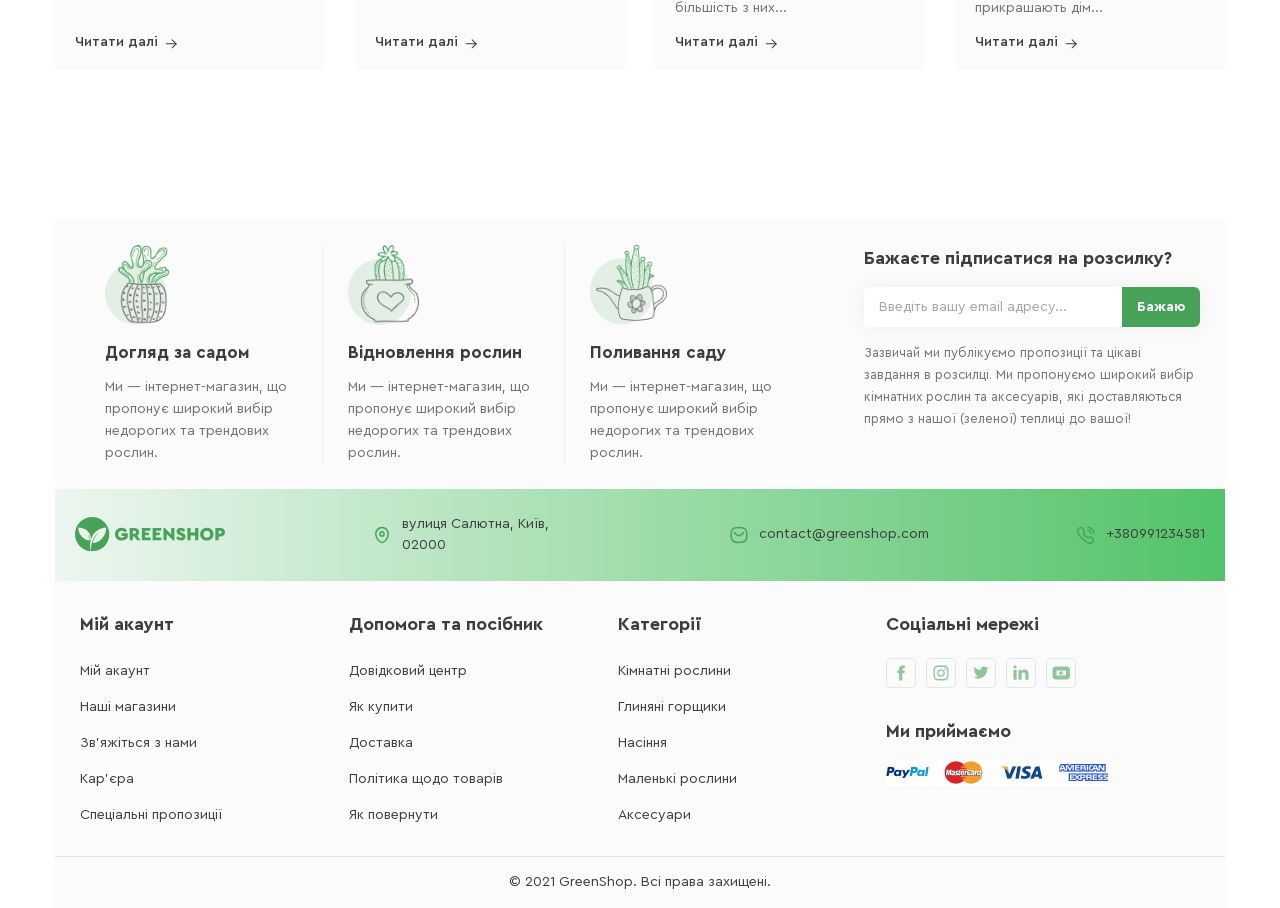
==== commit ec6c4c27: "сделал адаптацию, добавил кнопку фильтры для категорий,переделал внешний вид страниц логина реги рес" ====
--- a/index.html
+++ b/index.html
@@ -47,19 +47,8 @@
                   <a href="#"
                     >Грунтування
                     <span class="arrow-wrapper">
-                      <svg
-                        class="arrow-icon-svg arrow-right"
-                        width="6"
-                        height="10"
-                      >
+                      <svg class="arrow-icon-svg" width="6" height="10">
                         <use href="images/sprite.svg#icon-arrow"></use>
-                      </svg>
-                      <svg
-                        class="arrow-icon-svg arrow-left"
-                        width="6"
-                        height="10"
-                      >
-                        <use href="images/sprite.svg#icon-arrowwhite"></use>
                       </svg>
                     </span>
                   </a>
@@ -90,6 +79,12 @@
             Login
           </a>
         </div>
+
+        <button class="burger-btn" aria-label="Відкрити меню">
+          <span></span>
+          <span></span>
+          <span></span>
+        </button>
       </div>
     </header>
 
@@ -190,13 +185,33 @@
                 </li>
               </ul>
 
-              <div class="shop-sort">
-                <span class="sort-label">Сортувати за:</span>
-                <select class="sort-select">
-                  <option>За замовчуванням</option>
-                  <option>За зростанням</option>
-                  <option>За спаданням</option>
-                </select>
+              <div class="shop-sort-wrapper">
+                <button class="filter-btn" id="filterBtn">
+                  <svg
+                    width="18"
+                    height="18"
+                    fill="none"
+                    stroke="currentColor"
+                    viewBox="0 0 24 24"
+                  >
+                    <path
+                      stroke-linecap="round"
+                      stroke-linejoin="round"
+                      stroke-width="2"
+                      d="M3 4a1 1 0 011-1h16a1 1 0 011 1v2.586a1 1 0 01-.293.707l-6.414 6.414a1 1 0 00-.293.707V17l-4 4v-6.586a1 1 0 00-.293-.707L3.293 7.293A1 1 0 013 6.586V4z"
+                    ></path>
+                  </svg>
+                  Фільтри
+                </button>
+
+                <div class="shop-sort">
+                  <span class="sort-label">Сортування:</span>
+                  <select class="sort-select">
+                    <option>За замовчуванням</option>
+                    <option>За зростанням</option>
+                    <option>За спаданням</option>
+                  </select>
+                </div>
               </div>
             </div>
 
@@ -813,5 +828,103 @@
         </div>
       </div>
     </footer>
+    <div class="body-overlay" id="bodyOverlay"></div>
+
+    <script>
+      document.addEventListener("DOMContentLoaded", function () {
+        const burgerBtn = document.querySelector(".burger-btn");
+        const headerNav = document.querySelector(".header-nav");
+        const bodyOverlay = document.getElementById("bodyOverlay");
+        const body = document.body;
+
+        const filterBtn = document.getElementById("filterBtn");
+        const sidebar = document.querySelector(".sidebar");
+
+        function toggleMenu() {
+          const scrollBarWidth =
+            window.innerWidth - document.documentElement.clientWidth;
+
+          burgerBtn.classList.toggle("active");
+          headerNav.classList.toggle("active");
+          bodyOverlay.classList.toggle("active");
+
+          if (headerNav.classList.contains("active")) {
+            body.style.overflow = "hidden";
+            body.style.paddingRight = scrollBarWidth + "px";
+          } else {
+            body.style.overflow = "";
+            body.style.paddingRight = "";
+
+            const openMenus = headerNav.querySelectorAll(".open");
+            openMenus.forEach((menu) => menu.classList.remove("open"));
+
+            const expandedLinks = headerNav.querySelectorAll(".expanded");
+            expandedLinks.forEach((link) => link.classList.remove("expanded"));
+          }
+        }
+
+        burgerBtn.addEventListener("click", toggleMenu);
+
+        if (filterBtn) {
+          filterBtn.addEventListener("click", () => {
+            const scrollBarWidth =
+              window.innerWidth - document.documentElement.clientWidth;
+            sidebar.classList.add("active");
+            bodyOverlay.classList.add("active");
+            body.style.overflow = "hidden";
+            body.style.paddingRight = scrollBarWidth + "px";
+          });
+        }
+
+        bodyOverlay.addEventListener("click", () => {
+          if (headerNav.classList.contains("active")) {
+            toggleMenu();
+          }
+
+          if (sidebar.classList.contains("active")) {
+            sidebar.classList.remove("active");
+            bodyOverlay.classList.remove("active");
+            body.style.overflow = "";
+            body.style.paddingRight = "";
+          }
+        });
+
+        const dropdownLinks = document.querySelectorAll(
+          ".nav-item-dropdown > .nav-link, .has-submenu > a",
+        );
+
+        dropdownLinks.forEach((link) => {
+          link.addEventListener("click", function (e) {
+            if (window.innerWidth <= 992) {
+              e.preventDefault();
+
+              const submenu = this.nextElementSibling;
+
+              if (
+                submenu &&
+                (submenu.classList.contains("dropdown-menu") ||
+                  submenu.classList.contains("dropdown-submenu"))
+              ) {
+                submenu.classList.toggle("open");
+                this.classList.toggle("expanded");
+
+                if (!submenu.classList.contains("open")) {
+                  const openNestedMenus = submenu.querySelectorAll(".open");
+                  openNestedMenus.forEach((nestedMenu) => {
+                    nestedMenu.classList.remove("open");
+                  });
+
+                  const expandedNestedLinks =
+                    submenu.querySelectorAll(".expanded");
+                  expandedNestedLinks.forEach((nestedLink) => {
+                    nestedLink.classList.remove("expanded");
+                  });
+                }
+              }
+            }
+          });
+        });
+      });
+    </script>
   </body>
 </html>
--- a/css/styles.css
+++ b/css/styles.css
@@ -69,12 +69,12 @@
 }
 
 .auth-page {
-  background-color: #f4f4f4;
-  padding: 40px;
+  background-color: #ffffff;
+  padding: 0;
 }
 
 .text-green {
-  color: #4caf50;
+  color: rgba(70, 163, 88, 1);
 }
 
 .container {
@@ -154,13 +154,13 @@
 .nav-item-dropdown:hover .nav-link {
   color: rgba(61, 61, 61, 1);
   font-weight: 700;
-  border-bottom-color: #4caf50;
+  border-bottom-color: #46a358;
 }
 
 .btn-login-header {
   display: inline-block;
   vertical-align: middle;
-  background-color: #4caf50;
+  background-color: rgba(70, 163, 88, 1);
   color: white;
   text-decoration: none;
   width: 100px;
@@ -241,7 +241,7 @@
 
 .btn-primary {
   display: inline-block;
-  background-color: #4caf50;
+  background-color: rgba(70, 163, 88, 1);
   color: white;
   text-decoration: none;
   padding: 10px 27px;
@@ -262,20 +262,40 @@
 
 .auth-container {
   background-color: white;
+  max-width: 100%;
+  width: 100%;
+  min-height: 100vh;
+  margin: 0 auto;
+  padding: 60px 20px;
+  border-radius: 0;
+  box-shadow: none;
+  display: flex;
+  flex-direction: column;
+  justify-content: center;
+  align-items: center;
+  position: relative;
+}
+
+.auth-container form,
+.auth-container .auth-title,
+.auth-container .auth-subtitle,
+.auth-container .divider,
+.auth-container .social-btn {
+  width: 100%;
   max-width: 400px;
-  margin: 0 auto;
-  padding: 30px;
-  border-radius: 8px;
-  box-shadow: 0 4px 8px rgba(0, 0, 0, 0.1);
 }
 
 .close-btn-wrapper {
+  position: absolute;
+  top: 30px;
+  right: 30px;
   text-align: right;
+  width: auto;
 }
 
 .close-btn {
   cursor: pointer;
-  color: #4caf50;
+  color: #46a358;
   font-size: 18px;
   text-decoration: none;
 }
@@ -290,7 +310,7 @@
 }
 
 .active-tab {
-  color: #4caf50;
+  color: #46a358;
 }
 
 .tab-separator {
@@ -376,20 +396,66 @@
 }
 
 .checkbox-label {
+  display: inline-flex;
+  align-items: center;
   cursor: pointer;
   color: #555;
   user-select: none;
-}
-
-.checkbox-input,
+  position: relative;
+}
+
+.checkbox-input {
+  position: absolute;
+  opacity: 0;
+  left: 0;
+  top: 50%;
+  transform: translateY(-50%);
+  width: 18px;
+  height: 18px;
+  margin: 0;
+  z-index: -1;
+}
+
 .checkbox-text {
-  display: inline-block;
-  vertical-align: middle;
-}
-
-.checkbox-input {
-  margin-right: 8px;
-  margin-top: -2px;
+  position: relative;
+  padding-left: 28px;
+}
+
+.checkbox-text::before {
+  content: "";
+  position: absolute;
+  left: 0;
+  top: 50%;
+  transform: translateY(-50%);
+  width: 18px;
+  height: 18px;
+  border: 1.5px solid #ddd;
+  border-radius: 4px;
+  background-color: #fff;
+  transition: all 0.3s ease;
+}
+
+.checkbox-text::after {
+  content: "";
+  position: absolute;
+  left: 6px;
+  top: 50%;
+  width: 5px;
+  height: 10px;
+  border: solid white;
+  border-width: 0 2px 2px 0;
+  transform: translateY(-60%) rotate(45deg);
+  opacity: 0;
+  transition: opacity 0.3s ease;
+}
+
+.checkbox-input:checked + .checkbox-text::before {
+  background-color: rgba(70, 163, 88, 1);
+  border-color: rgba(70, 163, 88, 1);
+}
+
+.checkbox-input:checked + .checkbox-text::after {
+  opacity: 1;
 }
 
 .link-green {
@@ -398,7 +464,7 @@
 }
 
 .submit-btn {
-  background-color: #4caf50;
+  background-color: #46a358;
   color: white;
   width: 100%;
   padding: 14px;
@@ -582,6 +648,34 @@
 .shop-sort {
   font-size: 15px;
   color: rgba(61, 61, 61, 1);
+}
+
+.shop-sort-wrapper {
+  display: flex;
+  align-items: center;
+  gap: 20px;
+}
+
+.filter-btn {
+  display: none; /* Ховаємо на ПК */
+  align-items: center;
+  gap: 6px;
+  background-color: transparent;
+  color: #3d3d3d;
+  border: none;
+  padding: 0;
+  font-size: 15px;
+  font-weight: 500;
+  cursor: pointer;
+  transition: color 0.3s ease;
+}
+
+.filter-btn svg {
+  color: #46a358;
+}
+
+.filter-btn:hover {
+  color: #46a358;
 }
 
 .sort-select {
@@ -990,36 +1084,23 @@
 }
 
 .arrow-wrapper {
-  position: relative;
   display: inline-flex;
   align-items: center;
-  width: 6px;
-  height: 10px;
+  justify-content: center;
   margin-left: 8px;
+  width: 10px;
 }
 
 .arrow-icon-svg {
-  position: absolute;
-  top: 0;
-  left: 0;
-  fill: none;
-  transition: opacity 0.4s ease;
-}
-
-.arrow-right {
-  opacity: 1;
-}
-
-.arrow-left {
-  opacity: 0;
-}
-
-.has-submenu:hover > a .arrow-right {
-  opacity: 0;
-}
-
-.has-submenu:hover > a .arrow-left {
-  opacity: 1;
+  transition:
+    transform 0.3s ease,
+    filter 0.3s ease;
+  fill: #3d3d3d;
+}
+
+.has-submenu:hover > a .arrow-icon-svg {
+  transform: rotate(180deg);
+  filter: brightness(0) invert(1);
 }
 
 .footer {
@@ -1334,10 +1415,13 @@
   transition: color 0.3s ease;
 }
 
+.close-btn:hover {
+  color: red;
+}
+
 .auth-link:hover,
 .link-green:hover,
-.back-link:hover,
-.close-btn:hover {
+.back-link:hover {
   color: #3d8b4a;
 }
 
@@ -1382,3 +1466,521 @@
   border-color: rgba(70, 163, 88, 1);
   font-weight: 700;
 }
+
+.preloader-overlay {
+  position: fixed;
+  top: 0;
+  left: 0;
+  width: 100%;
+  height: 100%;
+  background-color: rgba(255, 255, 255, 0.9);
+  display: flex;
+  align-items: center;
+  justify-content: center;
+  z-index: 9999;
+
+  opacity: 0;
+  visibility: hidden;
+  transition:
+    opacity 0.3s ease,
+    visibility 0.3s ease;
+}
+
+.preloader-overlay.active {
+  opacity: 1;
+  visibility: visible;
+}
+
+@keyframes ldio-yzaezf3dcmj {
+  0% {
+    transform: rotate(0);
+  }
+  100% {
+    transform: rotate(360deg);
+  }
+}
+.ldio-yzaezf3dcmj > div {
+  animation: ldio-yzaezf3dcmj 1s infinite linear;
+  transform-origin: 100px 100px;
+}
+.ldio-yzaezf3dcmj > div div {
+  position: absolute;
+}
+.ldio-yzaezf3dcmj > div div:nth-child(1),
+.ldio-yzaezf3dcmj > div div:nth-child(2) {
+  width: 156px;
+  height: 156px;
+  border: 16px solid;
+  border-radius: 50%;
+  border-color: transparent #46a358 #46a358 #46a358;
+  box-sizing: border-box;
+  position: absolute;
+  transform: rotate(45deg);
+  transform-origin: 100px 100px;
+}
+.ldio-yzaezf3dcmj > div div:nth-child(1) {
+  transform: rotate(45deg) translate(22px, 22px);
+}
+.ldio-yzaezf3dcmj > div div:nth-child(2) {
+  transform: rotate(0deg) translate(22px, 22px);
+}
+.ldio-yzaezf3dcmj > div div:nth-child(3) {
+  width: 0;
+  height: 0;
+  border: 26px solid;
+  border-color: transparent transparent transparent #46a358;
+  transform: translate(100px, 9px);
+}
+.loadingio-spinner-reload-2by998twmg8 {
+  width: 200px;
+  height: 200px;
+  display: inline-block;
+  overflow: hidden;
+  background: none;
+}
+.ldio-yzaezf3dcmj {
+  width: 100%;
+  height: 100%;
+  position: relative;
+  transform: translateZ(0) scale(1);
+  backface-visibility: hidden;
+  transform-origin: 0 0;
+}
+.ldio-yzaezf3dcmj div {
+  box-sizing: content-box;
+}
+
+@media (max-width: 1200px) {
+  .hero-title {
+    font-size: 60px;
+    line-height: 65px;
+  }
+  .products-grid {
+    gap: 30px 2%;
+  }
+  .product-card {
+    width: 32%;
+  }
+  .nav-link {
+    margin: 0 10px;
+  }
+}
+
+.burger-btn {
+  display: none;
+  background: transparent;
+  border: none;
+  cursor: pointer;
+  padding: 10px;
+  z-index: 1001;
+  -webkit-tap-highlight-color: transparent;
+}
+.burger-btn span {
+  display: block;
+  width: 25px;
+  height: 3px;
+  background-color: #46a358;
+  margin-bottom: 5px;
+  border-radius: 2px;
+  transition: all 0.3s ease;
+}
+.burger-btn span:last-child {
+  margin-bottom: 0;
+}
+.burger-btn.active span:nth-child(1) {
+  transform: translateY(8px) rotate(45deg);
+}
+.burger-btn.active span:nth-child(2) {
+  opacity: 0;
+}
+.burger-btn.active span:nth-child(3) {
+  transform: translateY(-8px) rotate(-45deg);
+}
+
+@media (max-width: 992px) {
+  .header .container {
+    display: flex;
+    align-items: center;
+  }
+  .header-logo {
+    margin-right: auto;
+  }
+  .header-actions {
+    margin-right: 15px;
+    display: block !important;
+  }
+  .burger-btn {
+    display: block;
+  }
+
+  .header-nav {
+    display: block;
+    position: fixed;
+    top: 0;
+    right: -100%;
+    width: 300px;
+    max-width: 100%;
+    height: 100vh;
+    background-color: rgba(251, 251, 251, 1);
+    padding: 80px 20px 30px;
+    box-shadow: -5px 0 15px rgba(0, 0, 0, 0.1);
+    transition: right 0.4s ease-in-out;
+    z-index: 1000;
+    overflow-y: auto;
+  }
+  .header-nav.active {
+    right: 0;
+  }
+  .header-menu {
+    flex-direction: column;
+    align-items: flex-start;
+    width: 100%;
+  }
+  .header-menu > li {
+    width: 100%;
+  }
+  .nav-link {
+    margin: 0;
+    padding: 15px 0;
+    font-size: 18px;
+    width: 100%;
+    border-bottom: 1px solid #f4f4f4;
+    display: flex;
+    flex-direction: row;
+    align-items: center;
+    justify-content: flex-start;
+    text-align: left;
+  }
+  .nav-link::after {
+    display: none;
+  }
+  .nav-link:hover {
+    border-bottom-color: #46a358;
+  }
+
+  .nav-item-dropdown:hover .dropdown-menu,
+  .has-submenu:hover .dropdown-submenu {
+    display: none;
+  }
+
+  .dropdown-menu.open,
+  .dropdown-submenu.open {
+    display: block !important;
+  }
+
+  .arrow-wrapper {
+    display: none !important;
+  }
+
+  .nav-item-dropdown > .nav-link {
+    justify-content: space-between;
+  }
+
+  .nav-item-dropdown > .nav-link::after {
+    content: "+";
+    display: block;
+    visibility: visible;
+    overflow: visible;
+    height: auto;
+    font-size: 26px;
+    font-weight: 300;
+    color: #46a358;
+    transition:
+      transform 0.3s ease,
+      color 0.3s ease;
+  }
+
+  .nav-item-dropdown > .nav-link.expanded::after {
+    content: "−";
+    color: #46a358;
+    transform: rotate(180deg);
+  }
+
+  .has-submenu > a {
+    display: flex;
+    align-items: center;
+    justify-content: space-between;
+    width: 100%;
+  }
+  .has-submenu > a::after {
+    content: "";
+    display: block;
+    width: 8px;
+    height: 8px;
+    border-right: 2px solid currentColor;
+    border-bottom: 2px solid currentColor;
+    transform: rotate(45deg);
+    transition:
+      transform 0.3s ease,
+      border-color 0.3s ease;
+  }
+
+  .has-submenu > a.expanded::after {
+    transform: rotate(-135deg);
+  }
+
+  .nav-item-dropdown {
+    width: 100%;
+  }
+  .dropdown-menu {
+    display: none;
+    position: static;
+    width: 100%;
+    transform: none;
+    box-shadow: none;
+    background-color: rgba(237, 246, 238, 1);
+    padding-left: 0;
+    margin-top: 0;
+  }
+
+  .dropdown-menu::before {
+    display: none;
+  }
+  .dropdown-menu a {
+    height: auto;
+    padding: 12px 15px 12px 10px;
+    border-bottom: 1px solid #e5e5e5;
+    transition:
+      background-color 0.3s ease,
+      color 0.3s ease;
+  }
+
+  .dropdown-submenu {
+    display: none;
+    position: static;
+    width: 100%;
+    background-color: rgba(237, 246, 238, 1);
+    padding-left: 0;
+    border-top: 5px solid #fbfbfb;
+    border-bottom: 5px solid #fbfbfb;
+  }
+  .dropdown-submenu::before {
+    display: none;
+  }
+
+  .dropdown-submenu a {
+    padding-left: 45px;
+  }
+
+  .dropdown-menu li:hover > a,
+  .dropdown-menu a.expanded {
+    background-color: #46a358;
+    color: #ffffff;
+  }
+
+  .hero-wrapper {
+    position: relative;
+    display: block;
+    padding: 50px 30px;
+    overflow: hidden;
+  }
+  .hero-text-block {
+    width: 100%;
+    position: relative;
+    z-index: 2;
+    text-align: left;
+    padding-right: 0;
+  }
+  .hero-image-block {
+    position: absolute;
+    right: 0;
+    bottom: 0;
+    width: 50%;
+    height: 100%;
+    z-index: 1;
+    opacity: 0.3;
+    display: flex;
+    align-items: flex-end;
+    justify-content: flex-end;
+    pointer-events: none;
+  }
+  .hero-img-element {
+    max-height: 95%;
+    max-width: 100%;
+    width: auto;
+    object-fit: contain;
+    object-position: bottom right;
+  }
+  .hero-title {
+    font-size: 50px;
+    line-height: 55px;
+  }
+
+  .promo-wrapper {
+    flex-direction: column;
+  }
+  .promo-card {
+    width: 100%;
+  }
+  .blog-card {
+    width: calc((100% - 30px) / 2);
+  }
+  .blog-grid {
+    flex-wrap: wrap;
+  }
+  .footer-top {
+    flex-direction: column;
+    gap: 30px;
+  }
+  .features-list {
+    width: 100%;
+  }
+  .feature-item::after {
+    display: none;
+  }
+  .newsletter-block {
+    width: 100%;
+  }
+}
+
+@media (max-width: 768px) {
+  .shop .container {
+    flex-direction: column;
+  }
+
+  .shop-header {
+    flex-direction: column;
+    align-items: stretch;
+    gap: 15px;
+  }
+
+  .shop-tabs {
+    width: 100%;
+    flex-wrap: nowrap;
+    overflow-x: auto;
+    padding-bottom: 10px;
+    border-bottom: 1px solid #e5e5e5;
+  }
+
+  .shop-tabs::-webkit-scrollbar {
+    display: none;
+  }
+
+  .shop-sort-wrapper {
+    width: 100%;
+    justify-content: space-between;
+  }
+
+  .filter-btn {
+    display: inline-flex;
+  }
+
+  .sidebar {
+    position: fixed;
+    top: 0;
+    left: -100%;
+    width: 280px;
+    height: 100vh;
+    background-color: #fbfbfb;
+    z-index: 1002;
+    padding: 80px 20px;
+    box-shadow: 5px 0 15px rgba(0, 0, 0, 0.1);
+    transition: left 0.4s ease;
+    overflow-y: auto;
+    display: block;
+  }
+
+  .sidebar.active {
+    left: 0;
+  }
+
+  .shop-content {
+    width: 100%;
+  }
+  .product-card {
+    width: 48%;
+  }
+  .hero-title {
+    font-size: 40px;
+    line-height: 45px;
+  }
+  .hero-desc {
+    font-size: 13px;
+    margin-bottom: 25px;
+  }
+  .footer-nav {
+    flex-wrap: wrap;
+    gap: 20px;
+  }
+  .nav-column {
+    width: 45%;
+  }
+}
+
+@media (max-width: 540px) {
+  .hero-title {
+    font-size: 32px;
+    line-height: 38px;
+  }
+  .hero-wrapper {
+    padding: 40px 20px;
+  }
+  .hero-image-block {
+    width: 65%;
+  }
+  .product-card {
+    width: 100%;
+  }
+  .blog-card {
+    width: 100%;
+  }
+  .features-list {
+    flex-direction: column;
+  }
+  .feature-item {
+    width: 100%;
+    padding-top: 85px;
+  }
+  .nav-column {
+    width: 100%;
+  }
+  .contact-info-list {
+    flex-direction: column;
+    align-items: flex-start;
+    gap: 15px;
+  }
+}
+
+@media (max-width: 320px) {
+  .hero-title {
+    font-size: 26px;
+    line-height: 30px;
+  }
+  .hero-wrapper {
+    padding: 30px 15px;
+  }
+  .btn-primary {
+    padding: 10px 20px;
+    font-size: 14px;
+  }
+}
+
+@media (max-width: 280px) {
+  .hero-title {
+    font-size: 22px;
+    line-height: 26px;
+  }
+  .hero-subtitle {
+    font-size: 11px;
+  }
+  .hero-image-block {
+    opacity: 0.15;
+  }
+}
+
+.body-overlay {
+  position: fixed;
+  top: 0;
+  left: 0;
+  width: 100%;
+  height: 100%;
+  background-color: rgba(0, 0, 0, 0.5);
+  z-index: 999;
+  opacity: 0;
+  visibility: hidden;
+  transition: all 0.3s ease;
+}
+.body-overlay.active {
+  opacity: 1;
+  visibility: visible;
+}
